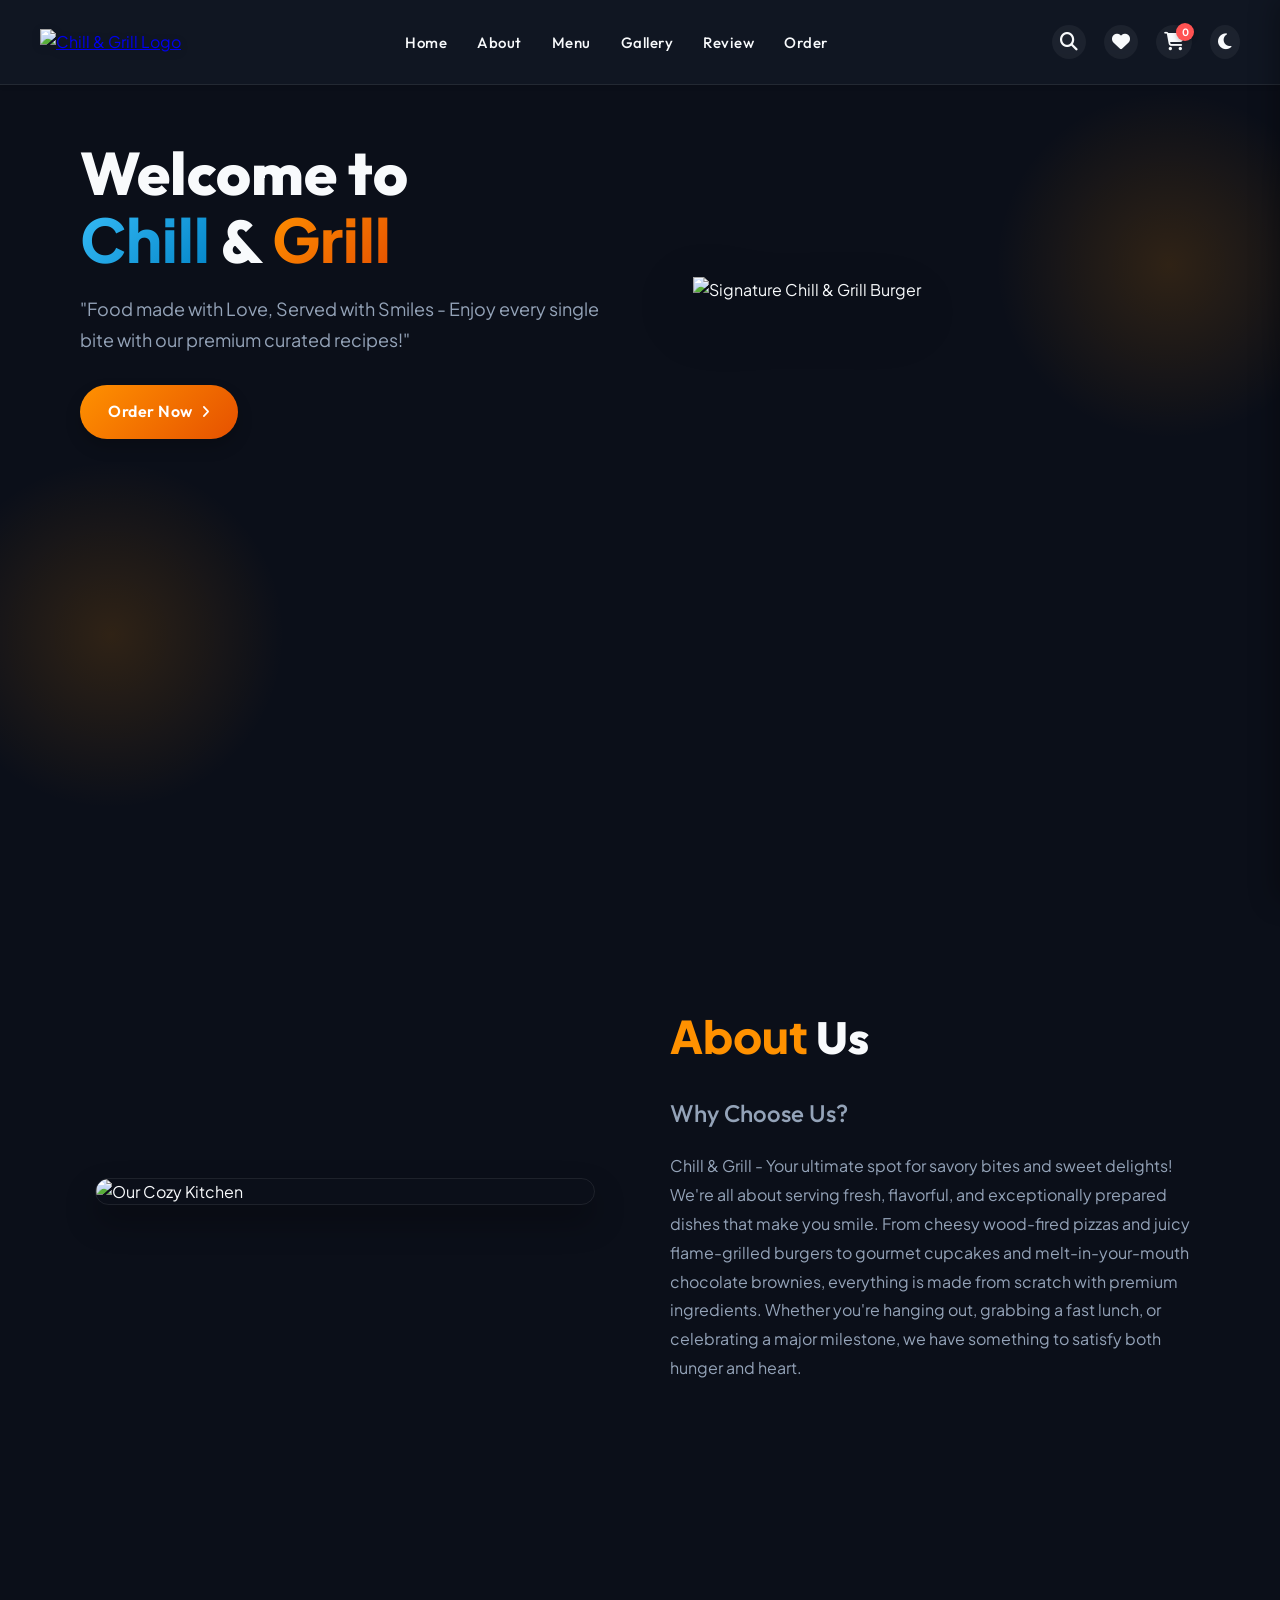
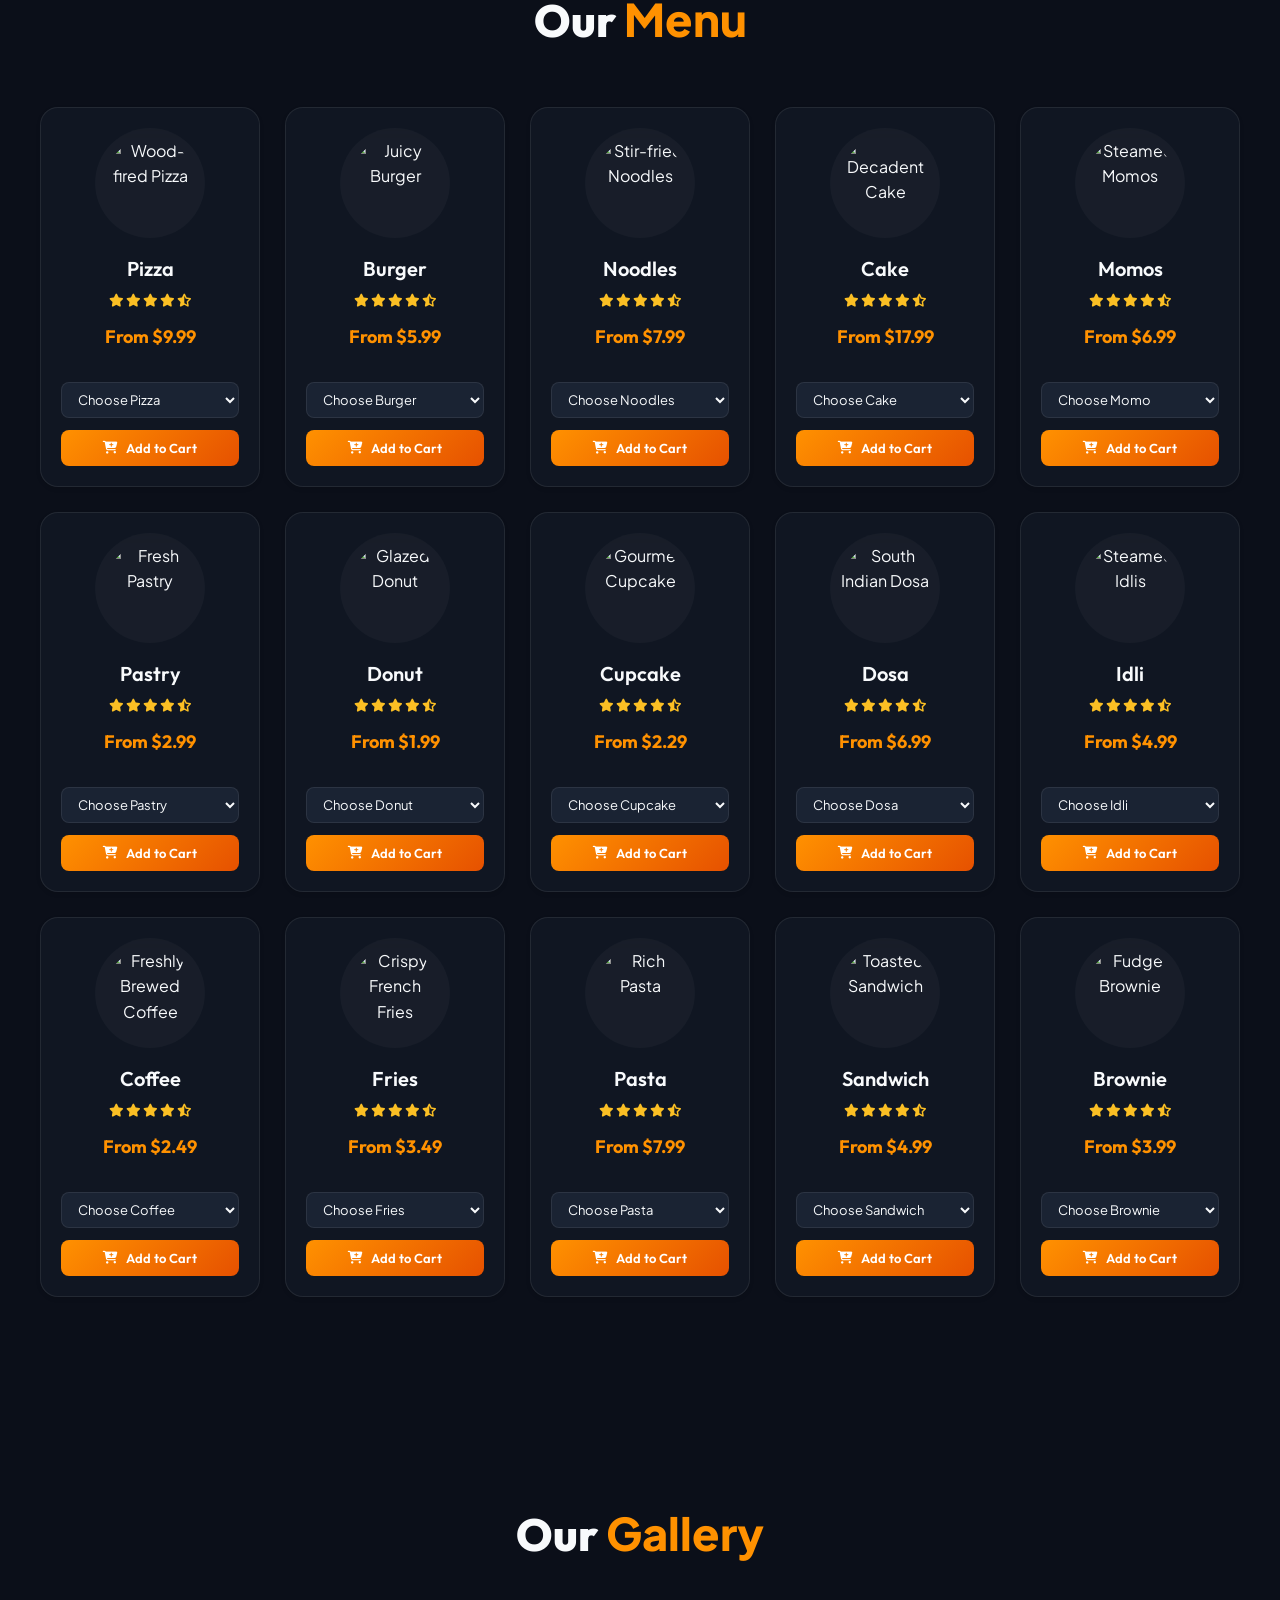
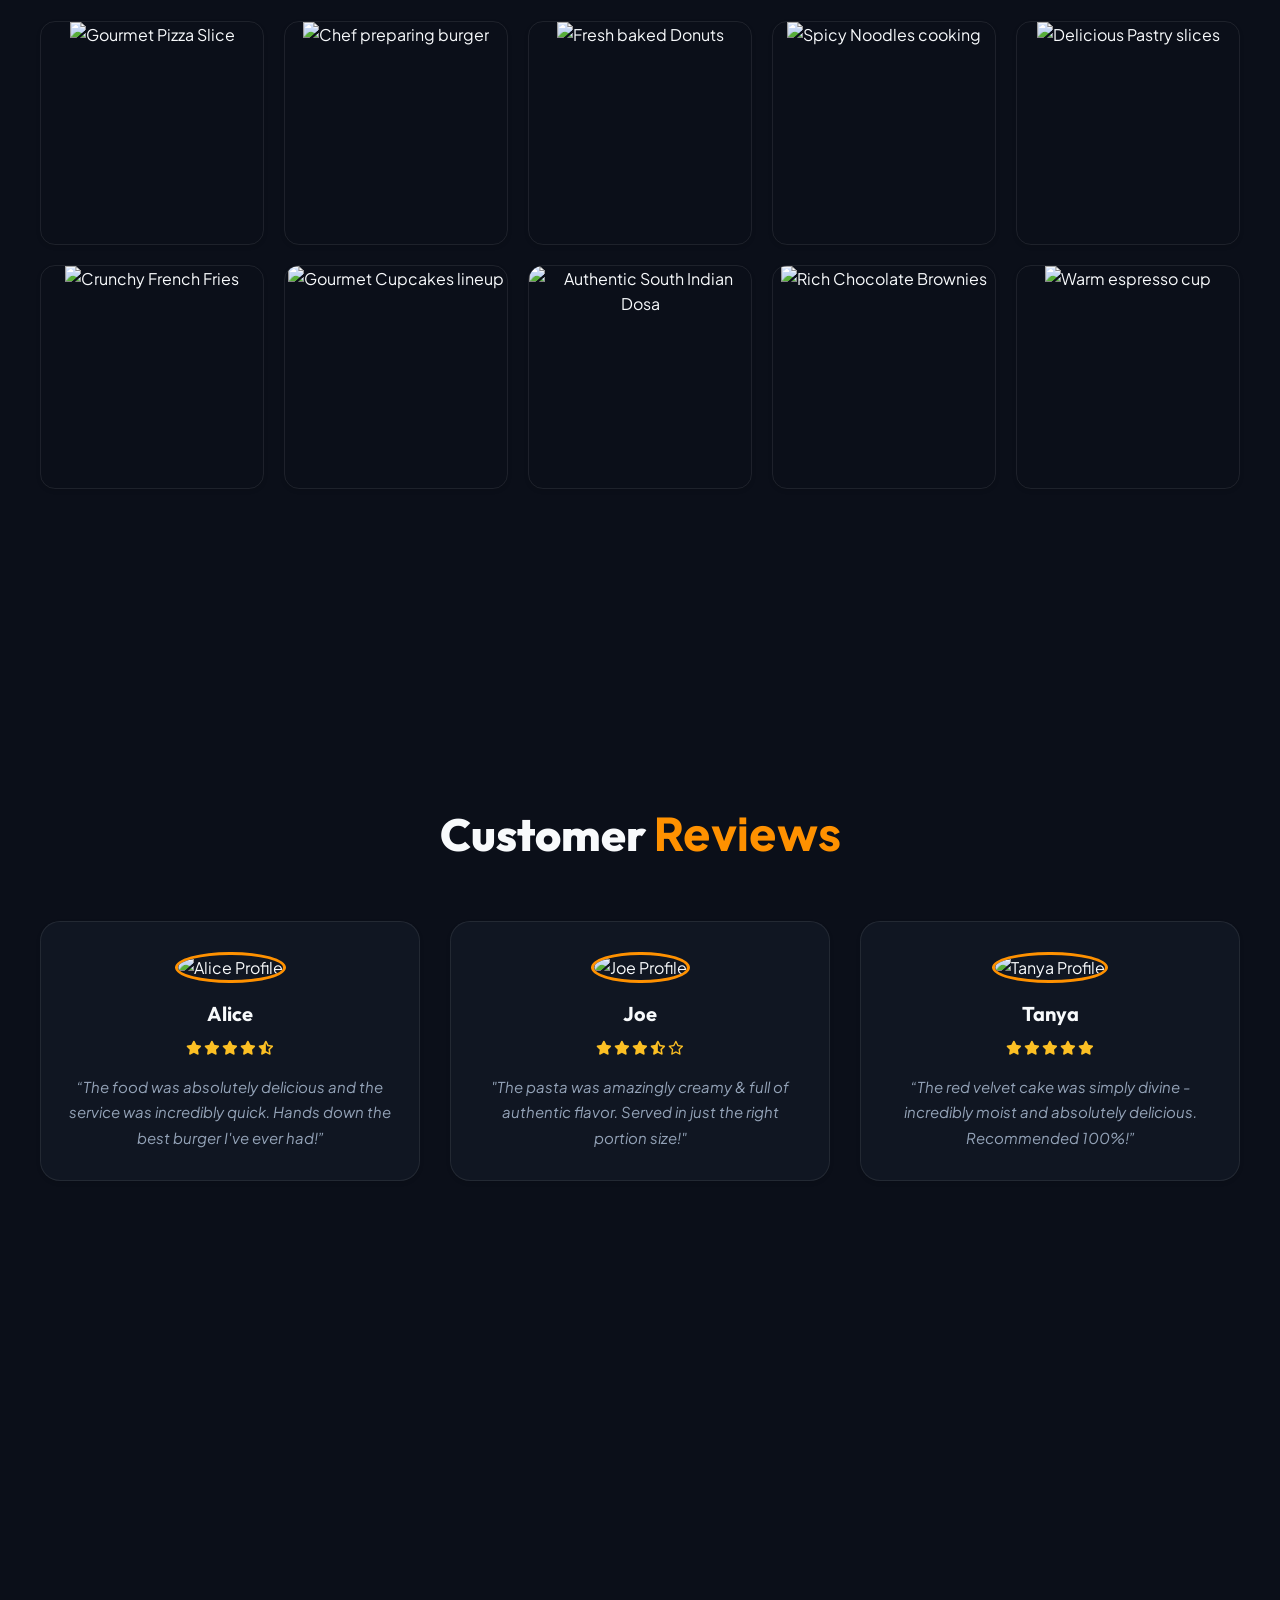
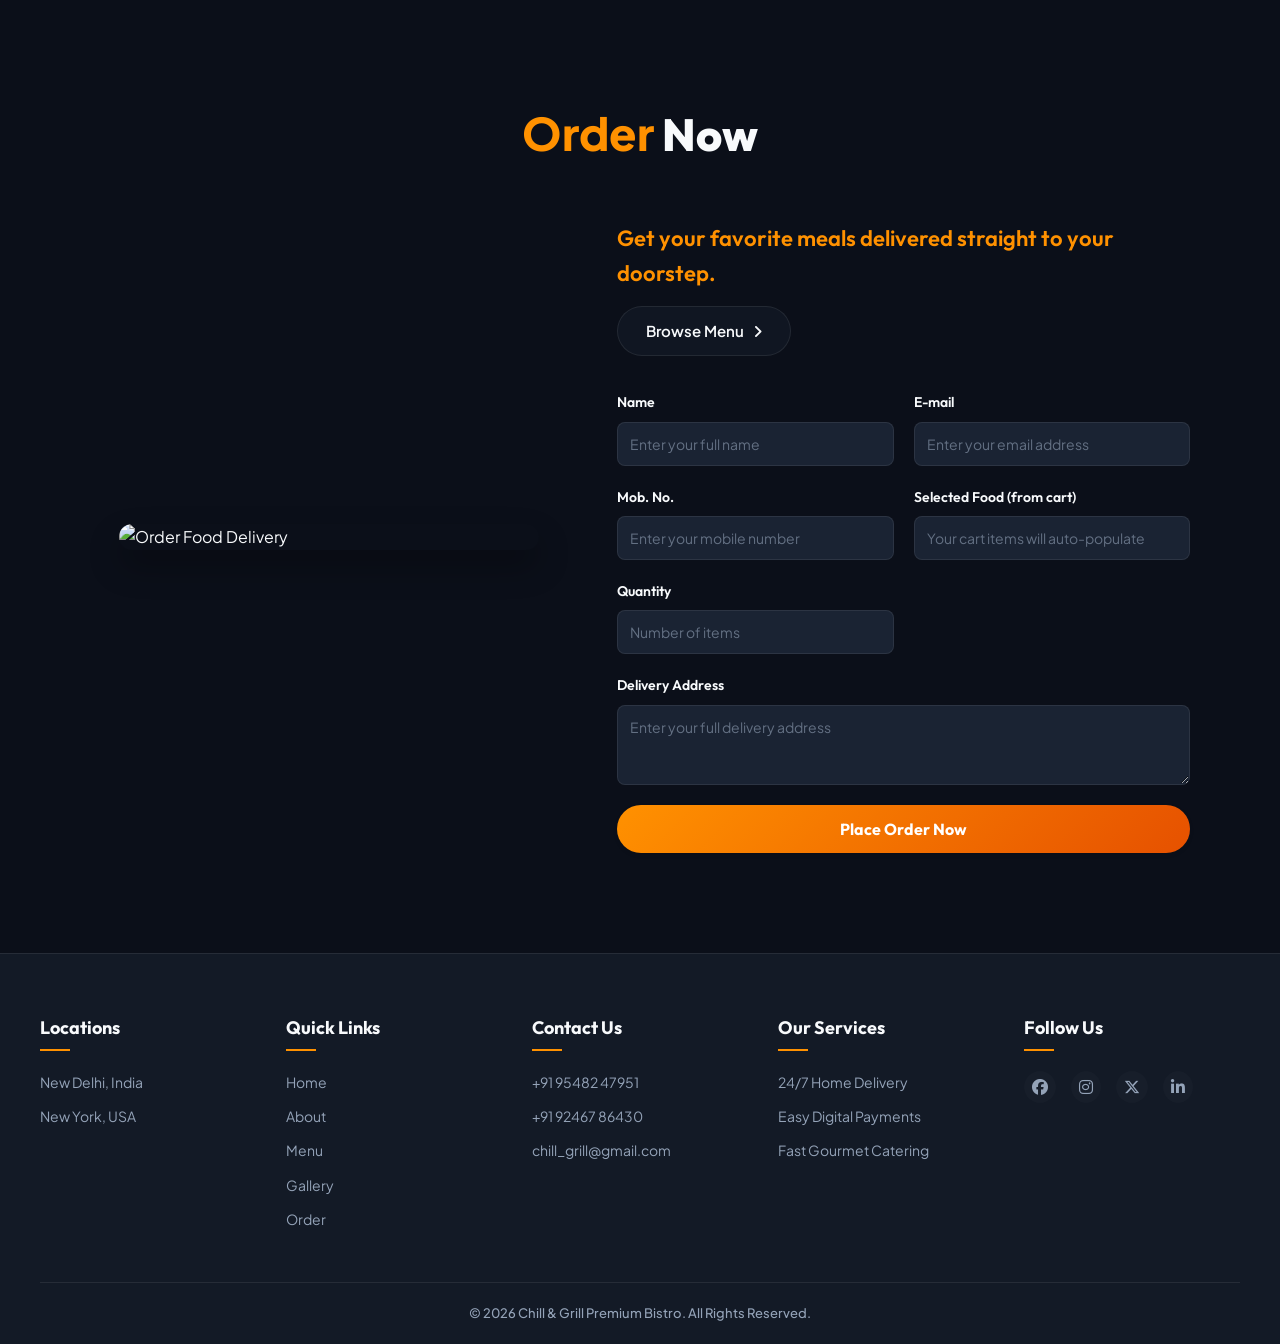
==== index.html @ 57fa7d19 "Add files via upload" ====
<!DOCTYPE html>
<html lang="en" data-theme="dark">
<head>
  <meta charset="UTF-8" />
  <meta name="viewport" content="width=device-width, initial-scale=1.0"/>
  <title>Chill & Grill | Premium Bistro & Sweets</title>
  
  <!-- Font Awesome Icons -->
  <link rel="stylesheet" href="https://cdnjs.cloudflare.com/ajax/libs/font-awesome/6.4.0/css/all.min.css" />
  
  <!-- Custom Stylesheet -->
  <link rel="stylesheet" href="style.css" />
</head>
<body>

  <!-- Header Section -->
  <header>
    <nav>
      <div class="logo">
        <a href="#Home"><img src="images/logo.png" alt="Chill & Grill Logo" /></a>
      </div>
      
      <ul id="navMenu">
        <li><a href="#Home">Home</a></li>
        <li><a href="#About">About</a></li>
        <li><a href="#Menu">Menu</a></li>
        <li><a href="#Gallery">Gallery</a></li>
        <li><a href="#Review">Review</a></li>
        <li><a href="#Order">Order</a></li>
      </ul>
      
      <div class="icon">
        <i class="fa-solid fa-magnifying-glass" id="searchIconBtn" title="Search Menu"></i>
        <i class="fa-solid fa-heart" id="wishlistIconBtn" title="Favorites"></i>
        
        <div class="cart-icon-wrapper" id="cartIconBtn" title="View Cart">
          <i class="fa-solid fa-cart-shopping"></i>
          <span class="cart-badge" id="cartBadgeCount">0</span>
        </div>
        
        <i class="fa-solid fa-moon" id="themeToggleBtn" title="Toggle Theme"></i>
        <i class="fa-solid fa-bars" id="mobileMenuBtn" title="Toggle Menu"></i>
      </div>
    </nav>
  </header>

  <!-- Hero Section -->
  <section id="Home">
    <div class="maintext">
      <div class="main-left">
        <h1>Welcome to <br><span class="chill">Chill</span> &amp; <span class="grill">Grill</span></h1>
        <p>"Food made with Love, Served with Smiles - Enjoy every single bite with our premium curated recipes!"</p>
        <div class="main-bttn">
          <a href="#Order">Order Now</a>
          <i class="fa-solid fa-angle-right"></i>
        </div>
      </div>
      
      <div class="main-img">
        <img src="images/burger.png" alt="Signature Chill &amp; Grill Burger" />
      </div>
    </div>
  </section>

  <!-- About Section -->
  <div class="about" id="About">
    <div class="about-main">
      <div class="img">
        <img src="images/about_img.jpg" alt="Our Cozy Kitchen" />
      </div>
      
      <div class="txt">
        <h1><span>About</span> Us</h1>
        <h3>Why Choose Us?</h3>
        <p><span>Chill &amp; Grill</span> - Your ultimate spot for savory bites and sweet delights! We're all about serving fresh, flavorful, and exceptionally prepared dishes that make you smile. From cheesy wood-fired pizzas and juicy flame-grilled burgers to gourmet cupcakes and melt-in-your-mouth chocolate brownies, everything is made from scratch with premium ingredients. Whether you're hanging out, grabbing a fast lunch, or celebrating a major milestone, we have something to satisfy both hunger and heart.</p>
      </div>
    </div>
  </div>

  <!-- Menu Section -->
  <div class="menu" id="Menu">
    <h1>Our <span>Menu</span></h1>
    
    <div class="menu-box">
      <!-- 1. Pizza Card -->
      <div class="menu-card">
        <div class="menu-img">
          <img src="images/pizza.jpeg" alt="Wood-fired Pizza" />
        </div>
        <div class="menu-info">
          <h3>Pizza</h3>
          <div class="menu-icon">
            <i class="fa-solid fa-star"></i>
            <i class="fa-solid fa-star"></i>
            <i class="fa-solid fa-star"></i>
            <i class="fa-solid fa-star"></i>
            <i class="fa-solid fa-star-half-stroke"></i>
          </div>
          <p class="menu-price-display">From $9.99</p>
          <select class="food-choice">
            <option value="" data-price="0">Choose Pizza</option>
            <option value="Margherita" data-price="9.99">Margherita - $9.99</option>
            <option value="Farmhouse" data-price="11.99">Farmhouse - $11.99</option>
            <option value="Paneer Tikka" data-price="12.99">Paneer Tikka - $12.99</option>
            <option value="Peppy Paneer" data-price="12.99">Peppy Paneer - $12.99</option>
            <option value="Chicken Loaded" data-price="14.99">Chicken Loaded - $14.99</option>
          </select>
          <button class="add-to-cart-btn">
            <i class="fa-solid fa-cart-plus"></i> Add to Cart
          </button>
        </div>
      </div>

      <!-- 2. Burger Card -->
      <div class="menu-card">
        <div class="menu-img">
          <img src="images/burgerr.jpeg" alt="Juicy Burger" />
        </div>
        <div class="menu-info">
          <h3>Burger</h3>
          <div class="menu-icon">
            <i class="fa-solid fa-star"></i>
            <i class="fa-solid fa-star"></i>
            <i class="fa-solid fa-star"></i>
            <i class="fa-solid fa-star"></i>
            <i class="fa-solid fa-star-half-stroke"></i>
          </div>
          <p class="menu-price-display">From $5.99</p>
          <select class="food-choice">
            <option value="" data-price="0">Choose Burger</option>
            <option value="Veg Burger" data-price="5.99">Veg Burger - $5.99</option>
            <option value="Cheese Burger" data-price="6.99">Cheese Burger - $6.99</option>
            <option value="Double Patty" data-price="8.99">Double Patty - $8.99</option>
            <option value="Paneer Burger" data-price="7.99">Paneer Burger - $7.99</option>
            <option value="Chicken Burger" data-price="8.99">Chicken Burger - $8.99</option>
          </select>
          <button class="add-to-cart-btn">
            <i class="fa-solid fa-cart-plus"></i> Add to Cart
          </button>
        </div>
      </div>

      <!-- 3. Noodles Card -->
      <div class="menu-card">
        <div class="menu-img">
          <img src="images/noodles.jpeg" alt="Stir-fried Noodles" />
        </div>
        <div class="menu-info">
          <h3>Noodles</h3>
          <div class="menu-icon">
            <i class="fa-solid fa-star"></i>
            <i class="fa-solid fa-star"></i>
            <i class="fa-solid fa-star"></i>
            <i class="fa-solid fa-star"></i>
            <i class="fa-solid fa-star-half-stroke"></i>
          </div>
          <p class="menu-price-display">From $7.99</p>
          <select class="food-choice">
            <option value="" data-price="0">Choose Noodles</option>
            <option value="Veg Noodles" data-price="7.99">Veg Noodles - $7.99</option>
            <option value="Hakka Noodles" data-price="8.99">Hakka Noodles - $8.99</option>
            <option value="Egg Noodles" data-price="9.49">Egg Noodles - $9.49</option>
            <option value="Chilli Garlic" data-price="9.99">Chilli Garlic - $9.99</option>
            <option value="Chicken Noodles" data-price="10.99">Chicken Noodles - $10.99</option>
          </select>
          <button class="add-to-cart-btn">
            <i class="fa-solid fa-cart-plus"></i> Add to Cart
          </button>
        </div>
      </div>

      <!-- 4. Cake Card -->
      <div class="menu-card">
        <div class="menu-img">
          <img src="images/cake.jpeg" alt="Decadent Cake" />
        </div>
        <div class="menu-info">
          <h3>Cake</h3>
          <div class="menu-icon">
            <i class="fa-solid fa-star"></i>
            <i class="fa-solid fa-star"></i>
            <i class="fa-solid fa-star"></i>
            <i class="fa-solid fa-star"></i>
            <i class="fa-solid fa-star-half-stroke"></i>
          </div>
          <p class="menu-price-display">From $17.99</p>
          <select class="food-choice">
            <option value="" data-price="0">Choose Cake</option>
            <option value="Chocolate Cake" data-price="19.99">Chocolate - $19.99</option>
            <option value="ButterScotch Cake" data-price="18.99">ButterScotch - $18.99</option>
            <option value="Red Velvet Cake" data-price="22.99">Red Velvet - $22.99</option>
            <option value="Black Forest Cake" data-price="20.99">Black Forest - $20.99</option>
            <option value="Pineapple Cake" data-price="17.99">Pineapple - $17.99</option>
          </select>
          <button class="add-to-cart-btn">
            <i class="fa-solid fa-cart-plus"></i> Add to Cart
          </button>
        </div>
      </div>

      <!-- 5. Momos Card -->
      <div class="menu-card">
        <div class="menu-img">
          <img src="images/momos.jpeg" alt="Steamed Momos" />
        </div>
        <div class="menu-info">
          <h3>Momos</h3>
          <div class="menu-icon">
            <i class="fa-solid fa-star"></i>
            <i class="fa-solid fa-star"></i>
            <i class="fa-solid fa-star"></i>
            <i class="fa-solid fa-star"></i>
            <i class="fa-solid fa-star-half-stroke"></i>
          </div>
          <p class="menu-price-display">From $6.99</p>
          <select class="food-choice">
            <option value="" data-price="0">Choose Momo</option>
            <option value="Veg Momo" data-price="6.99">Veg Momo - $6.99</option>
            <option value="Cheese Momo" data-price="7.99">Cheese Momo - $7.99</option>
            <option value="Afghani Momo" data-price="8.99">Afghani Momo - $8.99</option>
            <option value="Paneer Momo" data-price="8.99">Paneer Momo - $8.99</option>
            <option value="Chicken Momo" data-price="9.99">Chicken Momo - $9.99</option>
          </select>
          <button class="add-to-cart-btn">
            <i class="fa-solid fa-cart-plus"></i> Add to Cart
          </button>
        </div>
      </div>

      <!-- 6. Pastry Card -->
      <div class="menu-card">
        <div class="menu-img">
          <img src="images/pastry.jpeg" alt="Fresh Pastry" />
        </div>
        <div class="menu-info">
          <h3>Pastry</h3>
          <div class="menu-icon">
            <i class="fa-solid fa-star"></i>
            <i class="fa-solid fa-star"></i>
            <i class="fa-solid fa-star"></i>
            <i class="fa-solid fa-star"></i>
            <i class="fa-solid fa-star-half-stroke"></i>
          </div>
          <p class="menu-price-display">From $2.99</p>
          <select class="food-choice">
            <option value="" data-price="0">Choose Pastry</option>
            <option value="Chocolate Pastry" data-price="3.49">Chocolate - $3.49</option>
            <option value="Butterscotch Pastry" data-price="3.49">Butterscotch - $3.49</option>
            <option value="Red Velvet Pastry" data-price="3.99">Red Velvet - $3.99</option>
            <option value="Black Forest Pastry" data-price="3.49">Black Forest - $3.49</option>
            <option value="Pineapple Pastry" data-price="2.99">Pineapple - $2.99</option>
          </select>
          <button class="add-to-cart-btn">
            <i class="fa-solid fa-cart-plus"></i> Add to Cart
          </button>
        </div>
      </div>

      <!-- 7. Donut Card -->
      <div class="menu-card">
        <div class="menu-img">
          <img src="images/donut.jpeg" alt="Glazed Donut" />
        </div>
        <div class="menu-info">
          <h3>Donut</h3>
          <div class="menu-icon">
            <i class="fa-solid fa-star"></i>
            <i class="fa-solid fa-star"></i>
            <i class="fa-solid fa-star"></i>
            <i class="fa-solid fa-star"></i>
            <i class="fa-solid fa-star-half-stroke"></i>
          </div>
          <p class="menu-price-display">From $1.99</p>
          <select class="food-choice">
            <option value="" data-price="0">Choose Donut</option>
            <option value="Vanilla Frosted Donut" data-price="2.49">Vanilla frosted - $2.49</option>
            <option value="Custard Donut" data-price="2.99">Custard - $2.99</option>
            <option value="Chocolate Frosted Donut" data-price="2.49">Chocolate frosted - $2.49</option>
            <option value="Glazed Donut" data-price="1.99">Glazed - $1.99</option>
            <option value="Jelly Filled Donut" data-price="2.99">Jelly filled - $2.99</option>
          </select>
          <button class="add-to-cart-btn">
            <i class="fa-solid fa-cart-plus"></i> Add to Cart
          </button>
        </div>
      </div>

      <!-- 8. Cupcake Card -->
      <div class="menu-card">
        <div class="menu-img">
          <img src="images/cupcake.webp" alt="Gourmet Cupcake" />
        </div>
        <div class="menu-info">
          <h3>Cupcake</h3>
          <div class="menu-icon">
            <i class="fa-solid fa-star"></i>
            <i class="fa-solid fa-star"></i>
            <i class="fa-solid fa-star"></i>
            <i class="fa-solid fa-star"></i>
            <i class="fa-solid fa-star-half-stroke"></i>
          </div>
          <p class="menu-price-display">From $2.29</p>
          <select class="food-choice">
            <option value="" data-price="0">Choose Cupcake</option>
            <option value="Choco Chip Cupcake" data-price="2.29">Choco chip - $2.29</option>
            <option value="Pistachio Cupcake" data-price="2.49">Pistachio - $2.49</option>
            <option value="Caramel Crunch Cupcake" data-price="2.79">Caramel Crunch - $2.79</option>
            <option value="Oreo Cupcake" data-price="2.79">Oreo - $2.79</option>
            <option value="Fudge Cupcake" data-price="2.99">Fudge - $2.99</option>
          </select>
          <button class="add-to-cart-btn">
            <i class="fa-solid fa-cart-plus"></i> Add to Cart
          </button>
        </div>
      </div>

      <!-- 9. Dosa Card -->
      <div class="menu-card">
        <div class="menu-img">
          <img src="images/dosa.jpeg" alt="South Indian Dosa" />
        </div>
        <div class="menu-info">
          <h3>Dosa</h3>
          <div class="menu-icon">
            <i class="fa-solid fa-star"></i>
            <i class="fa-solid fa-star"></i>
            <i class="fa-solid fa-star"></i>
            <i class="fa-solid fa-star"></i>
            <i class="fa-solid fa-star-half-stroke"></i>
          </div>
          <p class="menu-price-display">From $6.99</p>
          <select class="food-choice">
            <option value="" data-price="0">Choose Dosa</option>
            <option value="Plain Dosa" data-price="6.99">Plain Dosa - $6.99</option>
            <option value="Masala Dosa" data-price="7.99">Masala Dosa - $7.99</option>
            <option value="Paneer Dosa" data-price="8.99">Paneer Dosa - $8.99</option>
            <option value="Rava Dosa" data-price="8.49">Rava Dosa - $8.49</option>
            <option value="Cheese Masala Dosa" data-price="9.49">Cheese Masala - $9.49</option>
          </select>
          <button class="add-to-cart-btn">
            <i class="fa-solid fa-cart-plus"></i> Add to Cart
          </button>
        </div>
      </div>

      <!-- 10. Idli Card -->
      <div class="menu-card">
        <div class="menu-img">
          <img src="images/idli.jpg" alt="Steamed Idlis" />
        </div>
        <div class="menu-info">
          <h3>Idli</h3>
          <div class="menu-icon">
            <i class="fa-solid fa-star"></i>
            <i class="fa-solid fa-star"></i>
            <i class="fa-solid fa-star"></i>
            <i class="fa-solid fa-star"></i>
            <i class="fa-solid fa-star-half-stroke"></i>
          </div>
          <p class="menu-price-display">From $4.99</p>
          <select class="food-choice">
            <option value="" data-price="0">Choose Idli</option>
            <option value="Plain Idli" data-price="4.99">Plain Idli - $4.99</option>
            <option value="Rava Idli" data-price="5.49">Rava Idli - $5.49</option>
            <option value="Stuffed Idli" data-price="5.99">Stuffed Idli - $5.99</option>
            <option value="Masala Idli" data-price="5.99">Masala Idli - $5.99</option>
            <option value="Fried Idli" data-price="6.49">Fried Idli - $6.49</option>
          </select>
          <button class="add-to-cart-btn">
            <i class="fa-solid fa-cart-plus"></i> Add to Cart
          </button>
        </div>
      </div>

      <!-- 11. Coffee Card -->
      <div class="menu-card">
        <div class="menu-img">
          <img src="images/coffee.jpg" alt="Freshly Brewed Coffee" />
        </div>
        <div class="menu-info">
          <h3>Coffee</h3>
          <div class="menu-icon">
            <i class="fa-solid fa-star"></i>
            <i class="fa-solid fa-star"></i>
            <i class="fa-solid fa-star"></i>
            <i class="fa-solid fa-star"></i>
            <i class="fa-solid fa-star-half-stroke"></i>
          </div>
          <p class="menu-price-display">From $2.49</p>
          <select class="food-choice">
            <option value="" data-price="0">Choose Coffee</option>
            <option value="Americano" data-price="2.99">Americano - $2.99</option>
            <option value="Cappuccino" data-price="3.99">Cappuccino - $3.99</option>
            <option value="Mocha Coffee" data-price="4.49">Mocha - $4.49</option>
            <option value="Latte" data-price="3.99">Latte - $3.99</option>
            <option value="Espresso" data-price="2.49">Espresso - $2.49</option>
          </select>
          <button class="add-to-cart-btn">
            <i class="fa-solid fa-cart-plus"></i> Add to Cart
          </button>
        </div>
      </div>

      <!-- 12. Fries Card -->
      <div class="menu-card">
        <div class="menu-img">
          <img src="images/fries.webp" alt="Crispy French Fries" />
        </div>
        <div class="menu-info">
          <h3>Fries</h3>
          <div class="menu-icon">
            <i class="fa-solid fa-star"></i>
            <i class="fa-solid fa-star"></i>
            <i class="fa-solid fa-star"></i>
            <i class="fa-solid fa-star"></i>
            <i class="fa-solid fa-star-half-stroke"></i>
          </div>
          <p class="menu-price-display">From $3.49</p>
          <select class="food-choice">
            <option value="" data-price="0">Choose Fries</option>
            <option value="Plain Salted Fries" data-price="3.49">Plain salted - $3.49</option>
            <option value="Peri Peri Fries" data-price="3.99">Peri Peri Fries - $3.99</option>
            <option value="Bacon &amp; Cheese Fries" data-price="4.99">Bacon &amp; Cheese - $4.99</option>
            <option value="Curly Fries" data-price="4.29">Curly Fries - $4.29</option>
            <option value="Cheese Fries" data-price="4.49">Cheese Fries - $4.49</option>
          </select>
          <button class="add-to-cart-btn">
            <i class="fa-solid fa-cart-plus"></i> Add to Cart
          </button>
        </div>
      </div>

      <!-- 13. Pasta Card -->
      <div class="menu-card">
        <div class="menu-img">
          <img src="images/pasta.avif" alt="Rich Pasta" />
        </div>
        <div class="menu-info">
          <h3>Pasta</h3>
          <div class="menu-icon">
            <i class="fa-solid fa-star"></i>
            <i class="fa-solid fa-star"></i>
            <i class="fa-solid fa-star"></i>
            <i class="fa-solid fa-star"></i>
            <i class="fa-solid fa-star-half-stroke"></i>
          </div>
          <p class="menu-price-display">From $7.99</p>
          <select class="food-choice">
            <option value="" data-price="0">Choose Pasta</option>
            <option value="Masala Pasta" data-price="8.99">Masala Pasta - $8.99</option>
            <option value="Red Sauce Pasta" data-price="9.99">Red Sauce - $9.99</option>
            <option value="White Sauce Pasta" data-price="9.99">White Sauce - $9.99</option>
            <option value="Plain Pasta" data-price="7.99">Plain Pasta - $7.99</option>
            <option value="Cheese Pasta" data-price="10.99">Cheese Pasta - $10.99</option>
          </select>
          <button class="add-to-cart-btn">
            <i class="fa-solid fa-cart-plus"></i> Add to Cart
          </button>
        </div>
      </div>

      <!-- 14. Sandwich Card -->
      <div class="menu-card">
        <div class="menu-img">
          <img src="images/sandwich.jpg" alt="Toasted Sandwich" />
        </div>
        <div class="menu-info">
          <h3>Sandwich</h3>
          <div class="menu-icon">
            <i class="fa-solid fa-star"></i>
            <i class="fa-solid fa-star"></i>
            <i class="fa-solid fa-star"></i>
            <i class="fa-solid fa-star"></i>
            <i class="fa-solid fa-star-half-stroke"></i>
          </div>
          <p class="menu-price-display">From $4.99</p>
          <select class="food-choice">
            <option value="" data-price="0">Choose Sandwich</option>
            <option value="Veg Sandwich" data-price="4.99">Veg Sandwich - $4.99</option>
            <option value="Grilled Sandwich" data-price="5.99">Grilled - $5.99</option>
            <option value="Cheese Sandwich" data-price="5.49">Cheese Sandwich - $5.49</option>
            <option value="Paneer Sandwich" data-price="6.49">Paneer Sandwich - $6.49</option>
            <option value="Chicken Sandwich" data-price="7.49">Chicken Sandwich - $7.49</option>
          </select>
          <button class="add-to-cart-btn">
            <i class="fa-solid fa-cart-plus"></i> Add to Cart
          </button>
        </div>
      </div>

      <!-- 15. Brownie Card -->
      <div class="menu-card">
        <div class="menu-img">
          <img src="images/brownie.webp" alt="Fudge Brownie" />
        </div>
        <div class="menu-info">
          <h3>Brownie</h3>
          <div class="menu-icon">
            <i class="fa-solid fa-star"></i>
            <i class="fa-solid fa-star"></i>
            <i class="fa-solid fa-star"></i>
            <i class="fa-solid fa-star"></i>
            <i class="fa-solid fa-star-half-stroke"></i>
          </div>
          <p class="menu-price-display">From $3.99</p>
          <select class="food-choice">
            <option value="" data-price="0">Choose Brownie</option>
            <option value="Chocolate Fudge Brownie" data-price="3.99">Chocolate Fudge - $3.99</option>
            <option value="Walnut Brownie" data-price="4.29">Walnut - $4.29</option>
            <option value="Cookies &amp; Cream Brownie" data-price="4.59">Cookies &amp; Cream - $4.59</option>
            <option value="Cheesecake Swirl Brownie" data-price="4.79">Cheesecake Swirl - $4.79</option>
            <option value="Brown Butter Brownie" data-price="4.29">Brown Butter - $4.29</option>
          </select>
          <button class="add-to-cart-btn">
            <i class="fa-solid fa-cart-plus"></i> Add to Cart
          </button>
        </div>
      </div>
    </div>
  </div>

  <!-- Gallery Section -->
  <section class="gallery" id="Gallery">
    <h1>Our <span>Gallery</span></h1>
    <div class="imgbox">
      <div class="gallery-box">
        <img src="images/img1.jpg" alt="Gourmet Pizza Slice" />
      </div>
      <div class="gallery-box">
        <img src="images/img2.jpg" alt="Chef preparing burger" />
      </div>
      <div class="gallery-box">
        <img src="images/img3.avif" alt="Fresh baked Donuts" />
      </div>
      <div class="gallery-box">
        <img src="images/img4.jpg" alt="Spicy Noodles cooking" />
      </div>
      <div class="gallery-box">
        <img src="images/img5.jpg" alt="Delicious Pastry slices" />
      </div>
      <div class="gallery-box">
        <img src="images/img6.jpg" alt="Crunchy French Fries" />
      </div>
      <div class="gallery-box">
        <img src="images/img7.jpg" alt="Gourmet Cupcakes lineup" />
      </div>
      <div class="gallery-box">
        <img src="images/img8.jpg" alt="Authentic South Indian Dosa" />
      </div>
      <div class="gallery-box">
        <img src="images/img9.avif" alt="Rich Chocolate Brownies" />
      </div>
      <div class="gallery-box">
        <img src="images/img10.jpeg" alt="Warm espresso cup" />
      </div>
    </div>
  </section>

  <!-- Review Section -->
  <section class="review" id="Review">
    <h1>Customer <span>Reviews</span></h1>
    <div class="review-container">
      <div class="review-card">
        <div class="review-img">
          <img src="images/user1.jpg" alt="Alice Profile" />
        </div>
        <div class="review-text">
          <h3>Alice</h3>
          <div class="stars">
            <i class="fa-solid fa-star"></i>
            <i class="fa-solid fa-star"></i>
            <i class="fa-solid fa-star"></i>
            <i class="fa-solid fa-star"></i>
            <i class="fa-solid fa-star-half-stroke"></i>
          </div>
          <p>“The food was absolutely delicious and the service was incredibly quick. Hands down the best burger I've ever had!”</p>
        </div>
      </div>
      
      <div class="review-card">
        <div class="review-img">
          <img src="images/user2.jpeg" alt="Joe Profile" />
        </div>
        <div class="review-text">
          <h3>Joe</h3>
          <div class="stars">
            <i class="fa-solid fa-star"></i>
            <i class="fa-solid fa-star"></i>
            <i class="fa-solid fa-star"></i>
            <i class="fa-solid fa-star-half-stroke"></i>
            <i class="fa-regular fa-star"></i>
          </div>
          <p>"The pasta was amazingly creamy &amp; full of authentic flavor. Served in just the right portion size!"</p>
        </div>
      </div>
      
      <div class="review-card">
        <div class="review-img">
          <img src="images/user3.jpg" alt="Tanya Profile" />
        </div>
        <div class="review-text">
          <h3>Tanya</h3>
          <div class="stars">
            <i class="fa-solid fa-star"></i>
            <i class="fa-solid fa-star"></i>
            <i class="fa-solid fa-star"></i>
            <i class="fa-solid fa-star"></i>
            <i class="fa-solid fa-star"></i>
          </div>
          <p>“The red velvet cake was simply divine - incredibly moist and absolutely delicious. Recommended 100%!”</p>
        </div>
      </div>
    </div>
  </section>

  <!-- Order Section -->
  <section class="order" id="Order">
    <h1><span>Order</span> Now</h1>
    
    <div class="order-main">
      <div class="order-img">
        <img src="images/order-img.png" alt="Order Food Delivery" />
      </div>
      
      <div class="order-content">
        <h3>Get your favorite meals delivered straight to your doorstep.</h3>
        
        <div class="order-bttn">
          <a href="#Menu">Browse Menu <i class="fa-solid fa-angle-right"></i></a>
        </div>

        <form action="#" method="post" id="checkoutForm">
          <div class="input">
            <label for="name">Name</label>
            <input type="text" id="name" name="name" placeholder="Enter your full name" required>
          </div>

          <div class="input">
            <label for="email">E-mail</label>
            <input type="email" id="email" name="email" placeholder="Enter your email address" required>
          </div>

          <div class="input">
            <label for="phone">Mob. No.</label>
            <input type="tel" id="phone" name="phone" placeholder="Enter your mobile number" required>
          </div>

          <div class="input">
            <label for="food">Selected Food (from cart)</label>
            <input type="text" id="food" name="food" placeholder="Your cart items will auto-populate" readonly required>
          </div>

          <div class="input">
            <label for="quantity">Quantity</label>
            <input type="number" id="quantity" name="quantity" placeholder="Number of items" min="1" readonly required>
          </div>

          <div class="input input-full">
            <label for="address">Delivery Address</label>
            <textarea id="address" name="address" placeholder="Enter your full delivery address" rows="3" required></textarea>
          </div>

          <button type="submit" class="submit-btn">Place Order Now</button>
        </form>
      </div>
    </div>
  </section>

  <!-- Footer Section -->
  <footer>
    <div class="footer-main">
      <div class="footer-tag">
        <h2>Locations</h2>
        <p>New Delhi, India</p>
        <p>New York, USA</p>
      </div>
      
      <div class="footer-tag">
        <h2>Quick Links</h2>
        <p><a href="#Home" style="color: inherit; text-decoration: none;">Home</a></p>
        <p><a href="#About" style="color: inherit; text-decoration: none;">About</a></p>
        <p><a href="#Menu" style="color: inherit; text-decoration: none;">Menu</a></p>
        <p><a href="#Gallery" style="color: inherit; text-decoration: none;">Gallery</a></p>
        <p><a href="#Order" style="color: inherit; text-decoration: none;">Order</a></p>
      </div>
      
      <div class="footer-tag">
        <h2>Contact Us</h2>
        <p>+91 95482 47951</p>
        <p>+91 92467 86430</p>
        <p>chill_grill@gmail.com</p>
      </div>
      
      <div class="footer-tag">
        <h2>Our Services</h2>
        <p>24/7 Home Delivery</p>
        <p>Easy Digital Payments</p>
        <p>Fast Gourmet Catering</p>
      </div>
      
      <div class="footer-tag">
        <h2>Follow Us</h2>
        <i class="fa-brands fa-facebook" title="Facebook"></i>
        <i class="fa-brands fa-instagram" title="Instagram"></i>
        <i class="fa-brands fa-x-twitter" title="Twitter/X"></i>
        <i class="fa-brands fa-linkedin-in" title="LinkedIn"></i>
      </div>
    </div>
    
    <h3 class="end">&copy; 2026 Chill &amp; Grill Premium Bistro. All Rights Reserved.</h3>
  </footer>

  <!-- Shopping Cart Side Drawer -->
  <div class="cart-drawer" id="cartDrawer">
    <div class="cart-header">
      <h2><i class="fa-solid fa-cart-shopping"></i> Your Cart</h2>
      <button class="close-cart-btn" id="closeCartBtn">&times;</button>
    </div>
    <div class="cart-items" id="cartItemsContainer">
      <p class="empty-cart-msg">Your cart is empty.</p>
    </div>
    <div class="cart-footer">
      <div class="cart-total">
        <span>Total:</span>
        <span id="cartTotalValue">$0.00</span>
      </div>
      <button class="checkout-btn" id="checkoutBtn">Proceed to Checkout</button>
    </div>
  </div>
  <div class="cart-overlay" id="cartOverlay"></div>

  <!-- Photo Lightbox Overlay -->
  <div class="lightbox" id="lightbox">
    <span class="lightbox-close" id="lightboxClose">&times;</span>
    <img class="lightbox-content" id="lightboxImg" src="" alt="Enlarged view">
    <div id="lightboxCaption"></div>
  </div>

  <!-- Client-side Logic Script -->
  <script src="script.js"></script>

</body>
</html>
---- style.css ----
/* --------------------------------------------------
   Chill & Grill - Premium Design System Stylesheet
   -------------------------------------------------- */

/* --- Google Fonts --- */
@import url('https://fonts.googleapis.com/css2?family=Outfit:wght@300;400;500;600;700;800&family=Plus+Jakarta+Sans:ital,wght@0,300;0,400;0,500;0,600;0,700;1,400&display=swap');

/* --- Root variables (Theme Tokens) --- */
:root {
  /* Dark Theme variables (default) */
  --bg-primary: #0b0f19;
  --bg-secondary: #131a26;
  --bg-card: rgba(19, 26, 38, 0.75);
  --bg-input: #1a2333;
  --text-primary: #f8fafc;
  --text-secondary: #94a3b8;
  --accent-color: #ff9100;
  --accent-secondary: #ff5252;
  --accent-gradient: linear-gradient(135deg, #ff9100 0%, #e65100 100%);
  --accent-gradient-hover: linear-gradient(135deg, #e65100 0%, #bf360c 100%);
  --border-color: rgba(255, 255, 255, 0.08);
  --border-focus: rgba(255, 145, 0, 0.4);
  --shadow-sm: 0 2px 4px rgba(0, 0, 0, 0.1);
  --shadow-md: 0 8px 16px rgba(0, 0, 0, 0.2);
  --shadow-lg: 0 16px 32px rgba(0, 0, 0, 0.3);
  --shadow-glow: 0 0 25px rgba(255, 145, 0, 0.2);
  --backdrop-blur: blur(16px);
  --font-title: 'Outfit', sans-serif;
  --font-body: 'Plus Jakarta Sans', sans-serif;
}

[data-theme="light"] {
  /* Light Theme variables */
  --bg-primary: #fbfbfd;
  --bg-secondary: #ffffff;
  --bg-card: rgba(255, 255, 255, 0.85);
  --bg-input: #f1f5f9;
  --text-primary: #0f172a;
  --text-secondary: #475569;
  --accent-color: #e65100;
  --accent-secondary: #ef4444;
  --accent-gradient: linear-gradient(135deg, #ff9100 0%, #e65100 100%);
  --accent-gradient-hover: linear-gradient(135deg, #e65100 0%, #bf360c 100%);
  --border-color: rgba(15, 23, 42, 0.08);
  --border-focus: rgba(230, 81, 0, 0.4);
  --shadow-sm: 0 2px 4px rgba(15, 23, 42, 0.03);
  --shadow-md: 0 8px 16px rgba(15, 23, 42, 0.06);
  --shadow-lg: 0 16px 32px rgba(15, 23, 42, 0.08);
  --shadow-glow: 0 0 25px rgba(255, 145, 0, 0.1);
}

/* -------------------- Reset & Defaults -------------------- */

* {
  margin: 0;
  padding: 0;
  box-sizing: border-box;
  font-family: var(--font-body);
}

html {
  scroll-behavior: smooth;
}

body {
  background-color: var(--bg-primary);
  color: var(--text-primary);
  line-height: 1.6;
  overflow-x: hidden;
  transition: background-color 0.3s, color 0.3s;
}

/* --- Styled Scrollbar --- */
::-webkit-scrollbar {
  width: 8px;
}
::-webkit-scrollbar-track {
  background: var(--bg-primary);
}
::-webkit-scrollbar-thumb {
  background: var(--accent-color);
  border-radius: 4px;
}
::-webkit-scrollbar-thumb:hover {
  background: #bf360c;
}

/* -------------------- Navbar -------------------- */

header nav {
  background-color: var(--bg-card);
  backdrop-filter: var(--backdrop-blur);
  -webkit-backdrop-filter: var(--backdrop-blur);
  border-bottom: 1px solid var(--border-color);
  display: flex;
  align-items: center;
  justify-content: space-between;
  padding: 10px 40px;
  position: fixed;
  right: 0;
  left: 0;
  top: 0;
  box-shadow: var(--shadow-sm);
  z-index: 1000;
  height: 85px;
  transition: background-color 0.3s, border-color 0.3s;
}

header nav .logo img {
  width: 85px;
  height: auto;
  cursor: pointer;
  filter: drop-shadow(0px 2px 4px rgba(0, 0, 0, 0.1));
}

header nav ul {
  list-style: none;
  display: flex;
  gap: 30px;
}

header nav ul li a {
  text-decoration: none;
  color: var(--text-primary);
  font-weight: 500;
  font-size: 15px;
  font-family: var(--font-title);
  transition: color 0.3s;
  position: relative;
  letter-spacing: 0.5px;
}

header nav ul li a::after {
  content: '';
  width: 0;
  height: 2px;
  position: absolute;
  bottom: -6px;
  left: 0;
  background: var(--accent-gradient);
  transition: width 0.3s ease;
  border-radius: 2px;
}

header nav ul li a:hover {
  color: var(--accent-color);
}

header nav ul li a:hover::after {
  width: 100%;
}

/* Navbar Action Icons */
header nav .icon {
  display: flex;
  align-items: center;
  gap: 18px;
}

header nav .icon i {
  font-size: 18px;
  color: var(--text-primary);
  cursor: pointer;
  transition: transform 0.3s, color 0.3s;
  padding: 8px;
  border-radius: 50%;
  background: rgba(255, 255, 255, 0.05);
}

header nav .icon i:hover {
  color: var(--accent-color);
  transform: scale(1.1);
  background: rgba(255, 145, 0, 0.1);
}

/* Shopping Cart Wrapper */
.cart-icon-wrapper {
  position: relative;
  display: inline-block;
}

.cart-badge {
  position: absolute;
  top: -2px;
  right: -2px;
  background-color: var(--accent-secondary);
  color: #fff;
  font-size: 10px;
  font-weight: 700;
  border-radius: 50%;
  padding: 2px;
  min-width: 18px;
  height: 18px;
  display: flex;
  align-items: center;
  justify-content: center;
  box-shadow: 0 2px 5px rgba(0, 0, 0, 0.2);
  pointer-events: none;
  animation: popBadge 0.3s ease-out;
}

@keyframes popBadge {
  0% { transform: scale(0.5); }
  100% { transform: scale(1); }
}

/* Mobile Toggles */
#mobileMenuBtn {
  display: none;
}

/* -------------------- Main (Hero) Section -------------------- */

section {
  padding: 140px 80px 80px;
  min-height: 100vh;
  position: relative;
}

/* Glowing Blob backgrounds */
body::before, body::after {
  content: '';
  position: absolute;
  width: 350px;
  height: 350px;
  border-radius: 50%;
  background: radial-gradient(circle, rgba(255, 145, 0, 0.15) 0%, rgba(255, 145, 0, 0) 70%);
  z-index: -1;
  pointer-events: none;
}
body::before {
  top: 10%;
  right: -5%;
}
body::after {
  bottom: 10%;
  left: -5%;
}

.maintext {
  display: flex;
  align-items: center;
  justify-content: space-between;
  gap: 50px;
}

.main-left {
  flex: 1;
  max-width: 600px;
}

.main-left h1 {
  font-family: var(--font-title);
  font-weight: 800;
  font-size: 60px;
  line-height: 1.1;
  margin-bottom: 20px;
  color: var(--text-primary);
}

.main-left h1 span.chill {
  background: linear-gradient(135deg, #38bdf8 0%, #0284c7 100%);
  -webkit-background-clip: text;
  -webkit-text-fill-color: transparent;
}

.main-left h1 span.grill {
  background: var(--accent-gradient);
  -webkit-background-clip: text;
  -webkit-text-fill-color: transparent;
}

.main-left p {
  font-size: 18px;
  color: var(--text-secondary);
  margin-bottom: 30px;
  line-height: 1.7;
}

/* Premium Buttons */
.main-bttn {
  display: inline-flex;
  align-items: center;
  background: var(--accent-gradient);
  padding: 14px 28px;
  border-radius: 50px;
  box-shadow: var(--shadow-md);
  transition: all 0.3s ease;
  cursor: pointer;
}

.main-bttn a {
  color: #fff;
  font-weight: 600;
  font-family: var(--font-title);
  text-decoration: none;
  font-size: 16px;
  margin-right: 8px;
  letter-spacing: 0.5px;
}

.main-bttn i {
  color: #fff;
  font-size: 14px;
  transition: transform 0.3s;
}

.main-bttn:hover {
  background: var(--accent-gradient-hover);
  box-shadow: var(--shadow-glow);
  transform: translateY(-2px);
}

.main-bttn:hover i {
  transform: translateX(6px);
}

/* Hero Floating Image */
.main-img {
  flex: 1;
  display: flex;
  justify-content: center;
  align-items: center;
}

.main-img img {
  width: 100%;
  max-width: 480px;
  height: auto;
  filter: drop-shadow(0 20px 30px rgba(0,0,0,0.3));
  animation: floatImg 6s ease-in-out infinite;
}

@keyframes floatImg {
  0%, 100% { transform: translateY(0) rotate(0deg); }
  50% { transform: translateY(-15px) rotate(2deg); }
}

/* -------------------- About Us -------------------- */

.about {
  padding: 100px 80px;
  position: relative;
}

.about .about-main {
  display: flex;
  align-items: center;
  justify-content: space-between;
  gap: 60px;
}

.about .about-main .img {
  flex: 1;
  display: flex;
  justify-content: center;
}

.about .about-main .img img {
  width: 100%;
  max-width: 500px;
  border-radius: 20px;
  box-shadow: var(--shadow-lg);
  border: 1px solid var(--border-color);
  transition: transform 0.5s ease;
}

.about .about-main .img:hover img {
  transform: scale(1.03);
}

.about .about-main .txt {
  flex: 1;
}

.about .about-main .txt h1 {
  font-size: 45px;
  font-family: var(--font-title);
  font-weight: 800;
  margin-bottom: 20px;
  color: var(--text-primary);
}

.about .about-main .txt h1 span {
  color: var(--accent-color);
}

.about .about-main .txt h3 {
  font-size: 24px;
  font-family: var(--font-title);
  color: var(--text-secondary);
  margin-bottom: 20px;
  font-weight: 500;
}

.about .about-main .txt p {
  color: var(--text-secondary);
  font-size: 16px;
  line-height: 1.8;
}

/* -------------------- Menu -------------------- */

.menu {
  padding: 100px 40px;
  text-align: center;
}

.menu h1 {
  font-size: 45px;
  font-family: var(--font-title);
  font-weight: 800;
  margin-bottom: 50px;
  color: var(--text-primary);
}

.menu h1 span {
  color: var(--accent-color);
}

.menu .menu-box {
  width: 100%;
  max-width: 1200px;
  margin: 0 auto;
  display: grid;
  grid-template-columns: repeat(auto-fit, minmax(220px, 1fr));
  gap: 25px;
}

/* Premium Card Glassmorphism */
.menu .menu-box .menu-card {
  background: var(--bg-card);
  border: 1px solid var(--border-color);
  backdrop-filter: var(--backdrop-blur);
  -webkit-backdrop-filter: var(--backdrop-blur);
  border-radius: 18px;
  padding: 20px;
  text-align: center;
  transition: transform 0.3s cubic-bezier(0.4, 0, 0.2, 1), box-shadow 0.3s, border-color 0.3s;
  box-shadow: var(--shadow-sm);
  display: flex;
  flex-direction: column;
  justify-content: space-between;
  height: 380px;
}

.menu .menu-box .menu-card:hover {
  transform: translateY(-8px);
  box-shadow: var(--shadow-md), 0 10px 20px rgba(0,0,0,0.1);
  border-color: rgba(255, 145, 0, 0.2);
}

.menu .menu-box .menu-card .menu-img {
  width: 110px;
  height: 110px;
  margin: 0 auto 15px;
  border-radius: 50%;
  background: rgba(255, 255, 255, 0.03);
  padding: 10px;
  display: flex;
  align-items: center;
  justify-content: center;
}

.menu .menu-box .menu-card .menu-img img {
  width: 100%;
  height: 100%;
  object-fit: cover;
  border-radius: 50%;
  transition: transform 0.5s ease;
}

.menu .menu-box .menu-card:hover .menu-img img {
  transform: rotate(10deg) scale(1.1);
}

.menu .menu-box .menu-card .menu-info {
  display: flex;
  flex-direction: column;
  height: calc(100% - 125px);
  justify-content: space-between;
}

.menu .menu-box .menu-card .menu-info h3 {
  font-size: 20px;
  font-family: var(--font-title);
  color: var(--text-primary);
  margin-bottom: 5px;
  font-weight: 600;
}

.menu .menu-box .menu-card .menu-info .menu-icon {
  color: #fbbf24;
  font-size: 13px;
  margin-bottom: 8px;
}

/* Card Price tag */
.menu-price-display {
  font-size: 18px;
  font-weight: 700;
  color: var(--accent-color);
  font-family: var(--font-title);
  margin: 4px 0 10px;
}

/* Styled Variant selector */
.food-choice {
  margin-top: auto;
  margin-bottom: 12px;
  padding: 8px 12px;
  width: 100%;
  border-radius: 8px;
  border: 1px solid var(--border-color);
  background-color: var(--bg-input);
  color: var(--text-primary);
  font-size: 13px;
  outline: none;
  cursor: pointer;
  transition: border-color 0.3s, background-color 0.3s;
}

.food-choice:focus {
  border-color: var(--border-focus);
}

/* Add to Cart button */
.add-to-cart-btn {
  background: var(--accent-gradient);
  color: #fff;
  border: none;
  padding: 10px;
  border-radius: 8px;
  font-size: 13px;
  font-weight: 600;
  font-family: var(--font-title);
  cursor: pointer;
  width: 100%;
  display: flex;
  align-items: center;
  justify-content: center;
  gap: 8px;
  transition: background 0.3s, transform 0.2s;
}

.add-to-cart-btn:hover {
  background: var(--accent-gradient-hover);
}

.add-to-cart-btn:active {
  transform: scale(0.97);
}

/* -------------------- Gallery -------------------- */

.gallery {
  padding: 100px 40px;
  text-align: center;
}

.gallery h1 {
  font-size: 45px;
  font-family: var(--font-title);
  font-weight: 800;
  margin-bottom: 50px;
  color: var(--text-primary);
}

.gallery h1 span {
  color: var(--accent-color);
}

.imgbox {
  display: grid;
  grid-template-columns: repeat(auto-fit, minmax(220px, 1fr));
  gap: 20px;
  max-width: 1200px;
  margin: 0 auto;
}

.gallery-box {
  position: relative;
  overflow: hidden;
  border-radius: 15px;
  box-shadow: var(--shadow-sm);
  border: 1px solid var(--border-color);
  aspect-ratio: 1 / 1;
  cursor: pointer;
}

.gallery-box img {
  width: 100%;
  height: 100%;
  object-fit: cover;
  transition: transform 0.6s cubic-bezier(0.4, 0, 0.2, 1);
}

/* Fancy overlay description */
.gallery-box::before {
  content: '';
  position: absolute;
  inset: 0;
  background: linear-gradient(to top, rgba(0, 0, 0, 0.8) 0%, rgba(0, 0, 0, 0) 60%);
  opacity: 0;
  z-index: 1;
  transition: opacity 0.3s;
}

.gallery-box::after {
  content: 'View Full Size';
  position: absolute;
  bottom: 20px;
  left: 50%;
  transform: translate(-50%, 10px);
  color: #fff;
  font-family: var(--font-title);
  font-weight: 600;
  font-size: 14px;
  opacity: 0;
  z-index: 2;
  transition: opacity 0.3s, transform 0.3s;
  background: var(--accent-gradient);
  padding: 6px 16px;
  border-radius: 30px;
  white-space: nowrap;
}

.gallery-box:hover img {
  transform: scale(1.1);
}

.gallery-box:hover::before {
  opacity: 1;
}

.gallery-box:hover::after {
  opacity: 1;
  transform: translate(-50%, 0);
}

/* -------------------- Review Section -------------------- */

.review {
  padding: 100px 40px;
  text-align: center;
}

.review h1 {
  font-size: 45px;
  font-family: var(--font-title);
  font-weight: 800;
  margin-bottom: 50px;
  color: var(--text-primary);
}

.review h1 span {
  color: var(--accent-color);
}

.review-container {
  display: grid;
  grid-template-columns: repeat(auto-fit, minmax(300px, 1fr));
  gap: 30px;
  max-width: 1200px;
  margin: 0 auto;
}

.review-card {
  background: var(--bg-card);
  border: 1px solid var(--border-color);
  backdrop-filter: var(--backdrop-blur);
  -webkit-backdrop-filter: var(--backdrop-blur);
  border-radius: 20px;
  padding: 30px 25px;
  box-shadow: var(--shadow-sm);
  text-align: center;
  transition: transform 0.3s, border-color 0.3s;
}

.review-card:hover {
  transform: translateY(-5px);
  border-color: rgba(255, 145, 0, 0.2);
}

.review-img img {
  width: 90px;
  height: 90px;
  border-radius: 50%;
  object-fit: cover;
  margin-bottom: 15px;
  border: 3px solid var(--accent-color);
}

.review-text h3 {
  margin-bottom: 6px;
  color: var(--text-primary);
  font-family: var(--font-title);
  font-size: 20px;
}

.review-text .stars {
  color: #fbbf24;
  margin-bottom: 15px;
  font-size: 14px;
}

.review-text p {
  font-size: 15px;
  line-height: 1.7;
  color: var(--text-secondary);
  font-style: italic;
}



/* -------------------- Order Section -------------------- */

.order {
  width: 100%;
  padding: 100px 40px;
  position: relative;
}

.order h1 {
  text-align: center;
  font-size: 45px;
  margin-bottom: 50px;
  font-family: var(--font-title);
  font-weight: 800;
}

.order h1 span {
  color: var(--accent-color);
}

.order-main {
  display: flex;
  justify-content: space-between;
  align-items: center;
  max-width: 1100px;
  margin: 0 auto;
  gap: 50px;
}

.order-img {
  flex: 1;
  display: flex;
  justify-content: center;
}

.order-img img {
  width: 100%;
  max-width: 420px;
  border-radius: 20px;
  box-shadow: var(--shadow-lg);
}

.order-content {
  flex: 1.2;
}

.order h3 {
  font-size: 22px;
  font-weight: 600;
  color: var(--accent-color);
  margin-bottom: 15px;
  font-family: var(--font-title);
}

.order-bttn {
  margin: 15px 0 35px;
}

.order-bttn a {
  display: inline-block;
  padding: 12px 28px;
  background-color: var(--bg-card);
  border: 1px solid var(--border-color);
  color: var(--text-primary);
  font-size: 15px;
  font-weight: 600;
  border-radius: 30px;
  text-decoration: none;
  transition: all 0.3s;
}

.order-bttn a:hover {
  background-color: var(--accent-color);
  color: #fff;
  border-color: var(--accent-color);
}

.order-bttn i {
  margin-left: 6px;
}

/* -------------------- Form Styling -------------------- */

form {
  display: grid;
  grid-template-columns: 1fr 1fr;
  gap: 20px;
}

.input {
  display: flex;
  flex-direction: column;
}

.input label {
  margin-bottom: 8px;
  font-weight: 600;
  font-size: 14px;
  color: var(--text-primary);
  font-family: var(--font-title);
}

.input input,
.input textarea {
  padding: 12px;
  background-color: var(--bg-input);
  border: 1px solid var(--border-color);
  border-radius: 8px;
  font-size: 14px;
  color: var(--text-primary);
  outline: none;
  transition: border-color 0.3s, box-shadow 0.3s;
}

.input input::placeholder,
.input textarea::placeholder {
  color: var(--text-secondary);
  opacity: 0.6;
}

.input input:focus,
.input textarea:focus {
  border-color: var(--accent-color);
  box-shadow: 0 0 0 3px var(--border-focus);
}

/* Span textarea across columns */
.input-full {
  grid-column: 1 / -1;
}

.submit-btn {
  background: var(--accent-gradient);
  color: #fff;
  font-size: 16px;
  font-family: var(--font-title);
  font-weight: 700;
  padding: 14px;
  border: none;
  border-radius: 50px;
  cursor: pointer;
  transition: background 0.3s, box-shadow 0.3s;
  grid-column: 1 / -1;
  box-shadow: var(--shadow-sm);
}

.submit-btn:hover {
  background: var(--accent-gradient-hover);
  box-shadow: var(--shadow-glow);
}

/* -------------------- Footer -------------------- */

footer {
  width: 100%;
  padding: 60px 40px 20px;
  background-color: var(--bg-secondary);
  border-top: 1px solid var(--border-color);
}

footer .footer-main {
  display: grid;
  grid-template-columns: repeat(auto-fit, minmax(180px, 1fr));
  gap: 30px;
  max-width: 1200px;
  margin: 0 auto;
}

footer .footer-main .footer-tag {
  text-align: left;
}

footer .footer-main .footer-tag h2 {
  color: var(--text-primary);
  font-family: var(--font-title);
  margin-bottom: 20px;
  font-size: 18px;
  font-weight: 700;
  position: relative;
  padding-bottom: 8px;
}

footer .footer-main .footer-tag h2::after {
  content: '';
  position: absolute;
  left: 0;
  bottom: 0;
  width: 30px;
  height: 2px;
  background-color: var(--accent-color);
}

footer .footer-main .footer-tag p {
  margin: 12px 0;
  color: var(--text-secondary);
  font-size: 14px;
}

footer .footer-main .footer-tag i {
  font-size: 16px;
  margin-right: 12px;
  color: var(--text-secondary);
  cursor: pointer;
  transition: color 0.3s, transform 0.3s;
  padding: 8px;
  border-radius: 50%;
  background: rgba(255, 255, 255, 0.02);
}

footer .footer-main .footer-tag i:hover {
  color: var(--accent-color);
  transform: translateY(-3px);
  background: rgba(255, 145, 0, 0.1);
}

footer h3.end {
  color: var(--text-secondary);
  font-size: 13px;
  font-weight: 500;
  text-align: center;
  margin-top: 40px;
  padding-top: 20px;
  border-top: 1px solid var(--border-color);
}

/* -------------------- Interactive Cart Drawer -------------------- */

.cart-drawer {
  position: fixed;
  top: 0;
  right: -380px; /* Hidden initially */
  width: 380px;
  height: 100vh;
  background-color: var(--bg-secondary);
  border-left: 1px solid var(--border-color);
  box-shadow: -5px 0 25px rgba(0, 0, 0, 0.3);
  z-index: 1050;
  display: flex;
  flex-direction: column;
  transition: right 0.4s cubic-bezier(0.16, 1, 0.3, 1);
}

.cart-drawer.active {
  right: 0;
}

.cart-header {
  padding: 24px;
  border-bottom: 1px solid var(--border-color);
  display: flex;
  justify-content: space-between;
  align-items: center;
}

.cart-header h2 {
  font-family: var(--font-title);
  font-size: 22px;
  color: var(--text-primary);
  display: flex;
  align-items: center;
  gap: 10px;
}

.close-cart-btn {
  background: none;
  border: none;
  font-size: 28px;
  color: var(--text-secondary);
  cursor: pointer;
  transition: color 0.2s;
}

.close-cart-btn:hover {
  color: var(--accent-color);
}

.cart-items {
  flex: 1;
  overflow-y: auto;
  padding: 24px;
}

.empty-cart-msg {
  text-align: center;
  color: var(--text-secondary);
  margin-top: 40px;
  font-size: 15px;
}

/* Cart Item Cards */
.cart-item {
  display: flex;
  align-items: center;
  justify-content: space-between;
  padding: 12px 0;
  border-bottom: 1px solid var(--border-color);
  gap: 12px;
}

.cart-item-details {
  flex: 1;
}

.cart-item-name {
  font-weight: 600;
  color: var(--text-primary);
  font-size: 14px;
}

.cart-item-price {
  color: var(--accent-color);
  font-weight: 700;
  font-size: 13px;
  margin-top: 2px;
}

.cart-item-remove-btn {
  background: none;
  border: none;
  color: var(--text-secondary);
  cursor: pointer;
  font-size: 14px;
  padding: 6px;
  border-radius: 4px;
  transition: color 0.2s, background-color 0.2s;
}

.cart-item-remove-btn:hover {
  color: var(--accent-secondary);
  background-color: rgba(239, 68, 68, 0.1);
}

.cart-footer {
  padding: 24px;
  border-top: 1px solid var(--border-color);
  background-color: rgba(0, 0, 0, 0.05);
}

.cart-total {
  display: flex;
  justify-content: space-between;
  align-items: center;
  margin-bottom: 20px;
}

.cart-total span {
  font-size: 16px;
  font-weight: 600;
  color: var(--text-secondary);
}

#cartTotalValue {
  font-size: 22px;
  font-weight: 800;
  color: var(--accent-color);
  font-family: var(--font-title);
}

.checkout-btn {
  width: 100%;
  padding: 14px;
  background: var(--accent-gradient);
  color: #fff;
  border: none;
  border-radius: 30px;
  font-size: 15px;
  font-weight: 700;
  font-family: var(--font-title);
  cursor: pointer;
  box-shadow: var(--shadow-sm);
  transition: background 0.3s, box-shadow 0.3s;
}

.checkout-btn:hover {
  background: var(--accent-gradient-hover);
  box-shadow: var(--shadow-glow);
}

/* Cart Overlay */
.cart-overlay {
  position: fixed;
  inset: 0;
  background-color: rgba(0, 0, 0, 0.6);
  backdrop-filter: blur(4px);
  z-index: 1040;
  opacity: 0;
  visibility: hidden;
  transition: opacity 0.3s, visibility 0.3s;
}

.cart-overlay.active {
  opacity: 1;
  visibility: visible;
}

/* -------------------- Lightbox Styles -------------------- */

.lightbox {
  position: fixed;
  inset: 0;
  background-color: rgba(0, 0, 0, 0.9);
  backdrop-filter: blur(8px);
  z-index: 1100;
  display: none;
  align-items: center;
  justify-content: center;
  flex-direction: column;
}

.lightbox-close {
  position: absolute;
  top: 30px;
  right: 40px;
  font-size: 40px;
  color: #fff;
  cursor: pointer;
  transition: color 0.2s;
}

.lightbox-close:hover {
  color: var(--accent-color);
}

.lightbox-content {
  max-width: 80%;
  max-height: 80vh;
  object-fit: contain;
  border-radius: 8px;
  box-shadow: 0 5px 25px rgba(0,0,0,0.5);
  animation: zoomIn 0.3s ease-out;
}

@keyframes zoomIn {
  from { transform: scale(0.9); opacity: 0; }
  to { transform: scale(1); opacity: 1; }
}

#lightboxCaption {
  color: #fff;
  margin-top: 15px;
  font-size: 16px;
  font-family: var(--font-title);
  font-weight: 500;
  letter-spacing: 0.5px;
}

/* -------------------- Responsive Breakpoints -------------------- */

/* For large desktops and tablets */
@media (max-width: 1200px) {
  .menu .menu-box {
    grid-template-columns: repeat(auto-fit, minmax(200px, 1fr));
    gap: 20px;
  }
  .imgbox {
    grid-template-columns: repeat(auto-fit, minmax(180px, 1fr));
  }
}

/* For tablets */
@media (max-width: 992px) {
  header nav {
    padding: 10px 24px;
  }

  section {
    padding: 120px 40px 60px;
  }

  .maintext {
    flex-direction: column;
    text-align: center;
    gap: 40px;
  }

  .main-left {
    max-width: 100%;
  }

  .main-left h1 {
    font-size: 48px;
  }

  .main-img img {
    max-width: 380px;
  }

  .about {
    padding: 60px 40px;
  }

  .about .about-main {
    flex-direction: column;
    text-align: center;
    gap: 40px;
  }

  .about .about-main .img img {
    max-width: 400px;
  }

  .order-main {
    flex-direction: column;
    gap: 40px;
  }

  .order-img img {
    max-width: 350px;
  }

  form {
    grid-template-columns: 1fr;
  }
}

/* For small tablets / large phones (Hamburger Navigation Active) */
@media (max-width: 768px) {
  header nav ul {
    position: fixed;
    top: 85px;
    right: -100%; /* Slide offscreen */
    width: 250px;
    height: calc(100vh - 85px);
    background-color: var(--bg-secondary);
    border-left: 1px solid var(--border-color);
    flex-direction: column;
    padding: 40px 30px;
    gap: 25px;
    box-shadow: -5px 10px 15px rgba(0,0,0,0.1);
    transition: right 0.4s cubic-bezier(0.16, 1, 0.3, 1);
  }

  header nav ul.active {
    right: 0;
  }

  #mobileMenuBtn {
    display: block;
  }

  .menu .menu-box {
    grid-template-columns: repeat(auto-fit, minmax(180px, 1fr));
  }


  footer .footer-main {
    grid-template-columns: 1fr 1fr;
  }
}

/* For mobile phones */
@media (max-width: 480px) {
  header nav {
    padding: 10px 16px;
  }
  
  header nav .logo img {
    width: 70px;
  }

  section {
    padding: 110px 20px 50px;
  }

  .main-left h1 {
    font-size: 36px;
  }

  .main-img img {
    max-width: 280px;
  }

  .about {
    padding: 50px 20px;
  }

  .about .about-main .img img {
    max-width: 100%;
  }

  .about .about-main .txt h1 {
    font-size: 32px;
  }

  .about .about-main .txt h3 {
    font-size: 20px;
  }

  .menu {
    padding: 60px 20px;
  }

  .menu h1 {
    font-size: 32px;
  }

  .menu .menu-box {
    grid-template-columns: 1fr;
  }

  .menu .menu-box .menu-card {
    width: 100%;
    max-width: 320px;
    margin: 0 auto;
  }

  .gallery {
    padding: 60px 20px;
  }

  .gallery h1 {
    font-size: 32px;
  }

  .imgbox {
    grid-template-columns: repeat(2, 1fr);
    gap: 10px;
  }

  .review {
    padding: 60px 20px;
  }

  .review h1 {
    font-size: 32px;
  }

  .review-container {
    grid-template-columns: 1fr;
  }


  .order {
    padding: 60px 20px;
  }

  .order h1 {
    font-size: 32px;
  }

  .cart-drawer {
    width: 100%;
    right: -100%;
  }

  footer {
    padding: 40px 20px 20px;
  }

  footer .footer-main {
    grid-template-columns: 1fr;
    gap: 20px;
  }
}
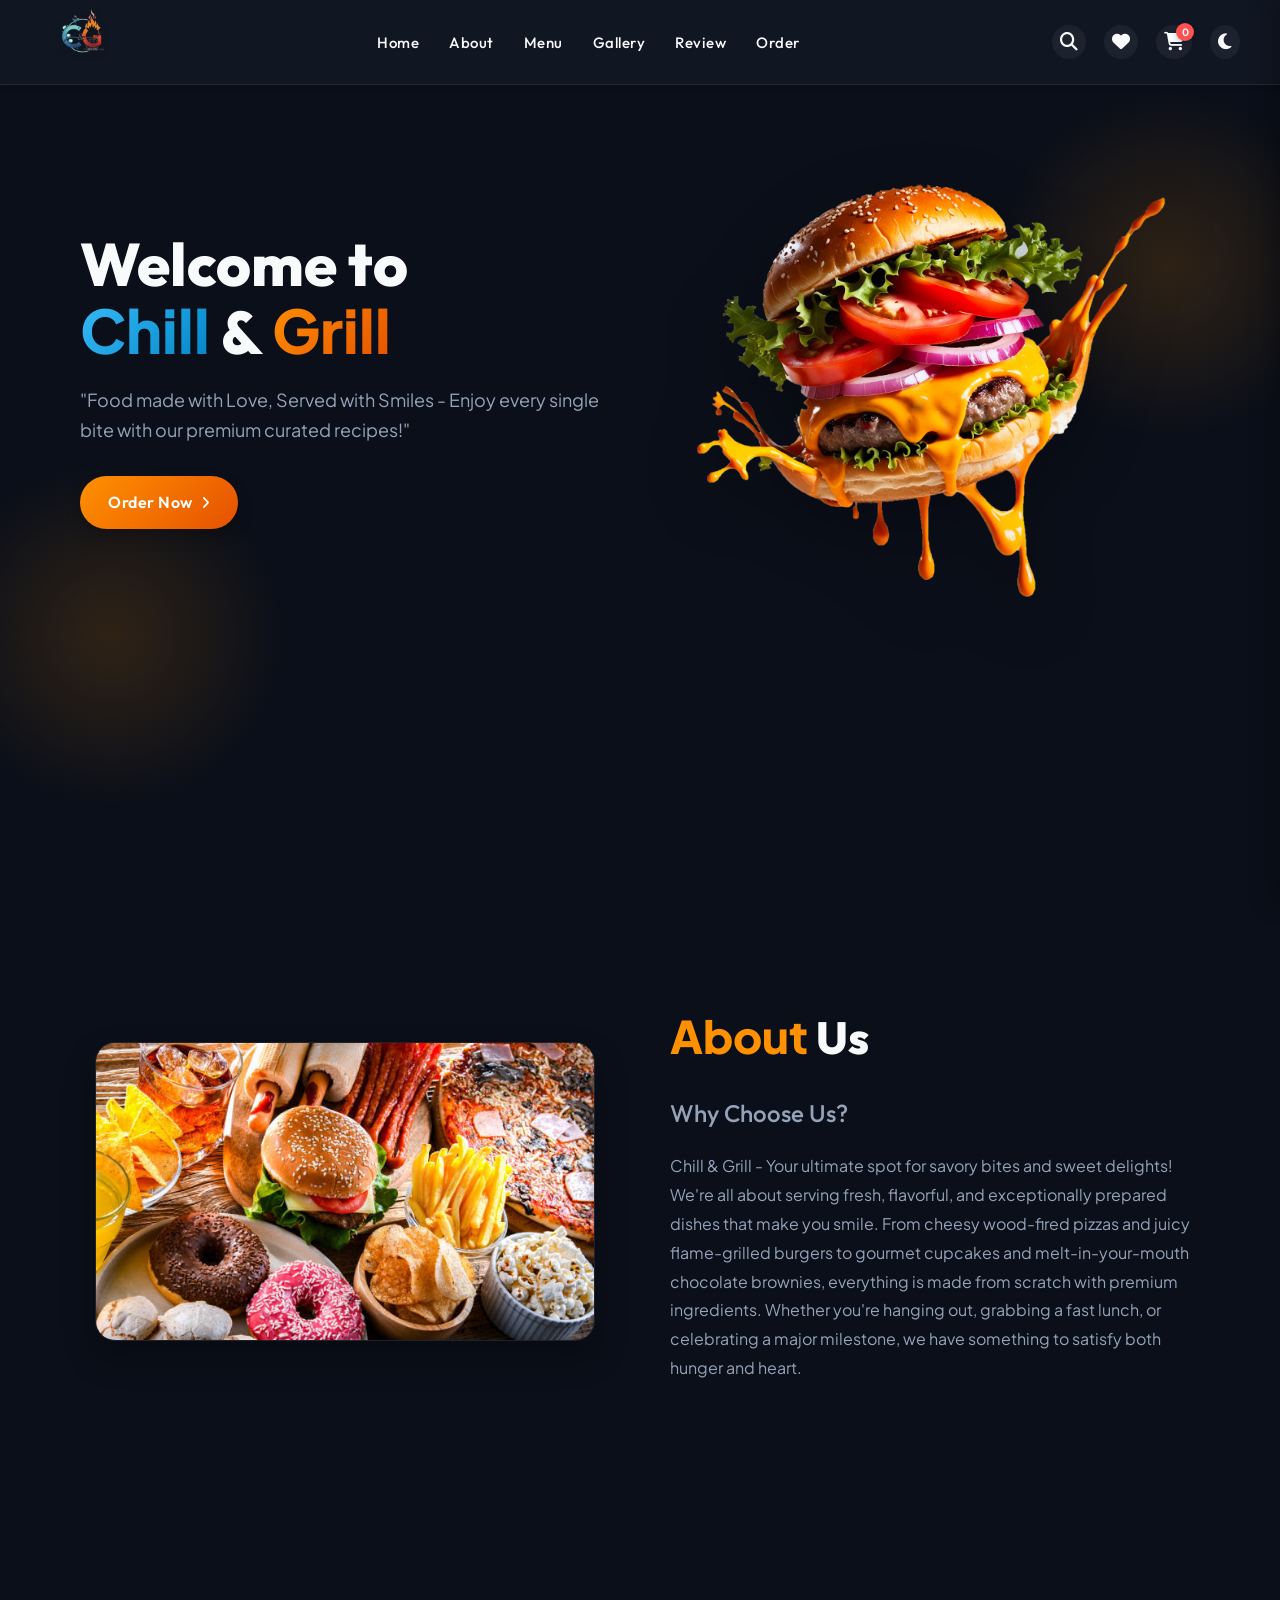
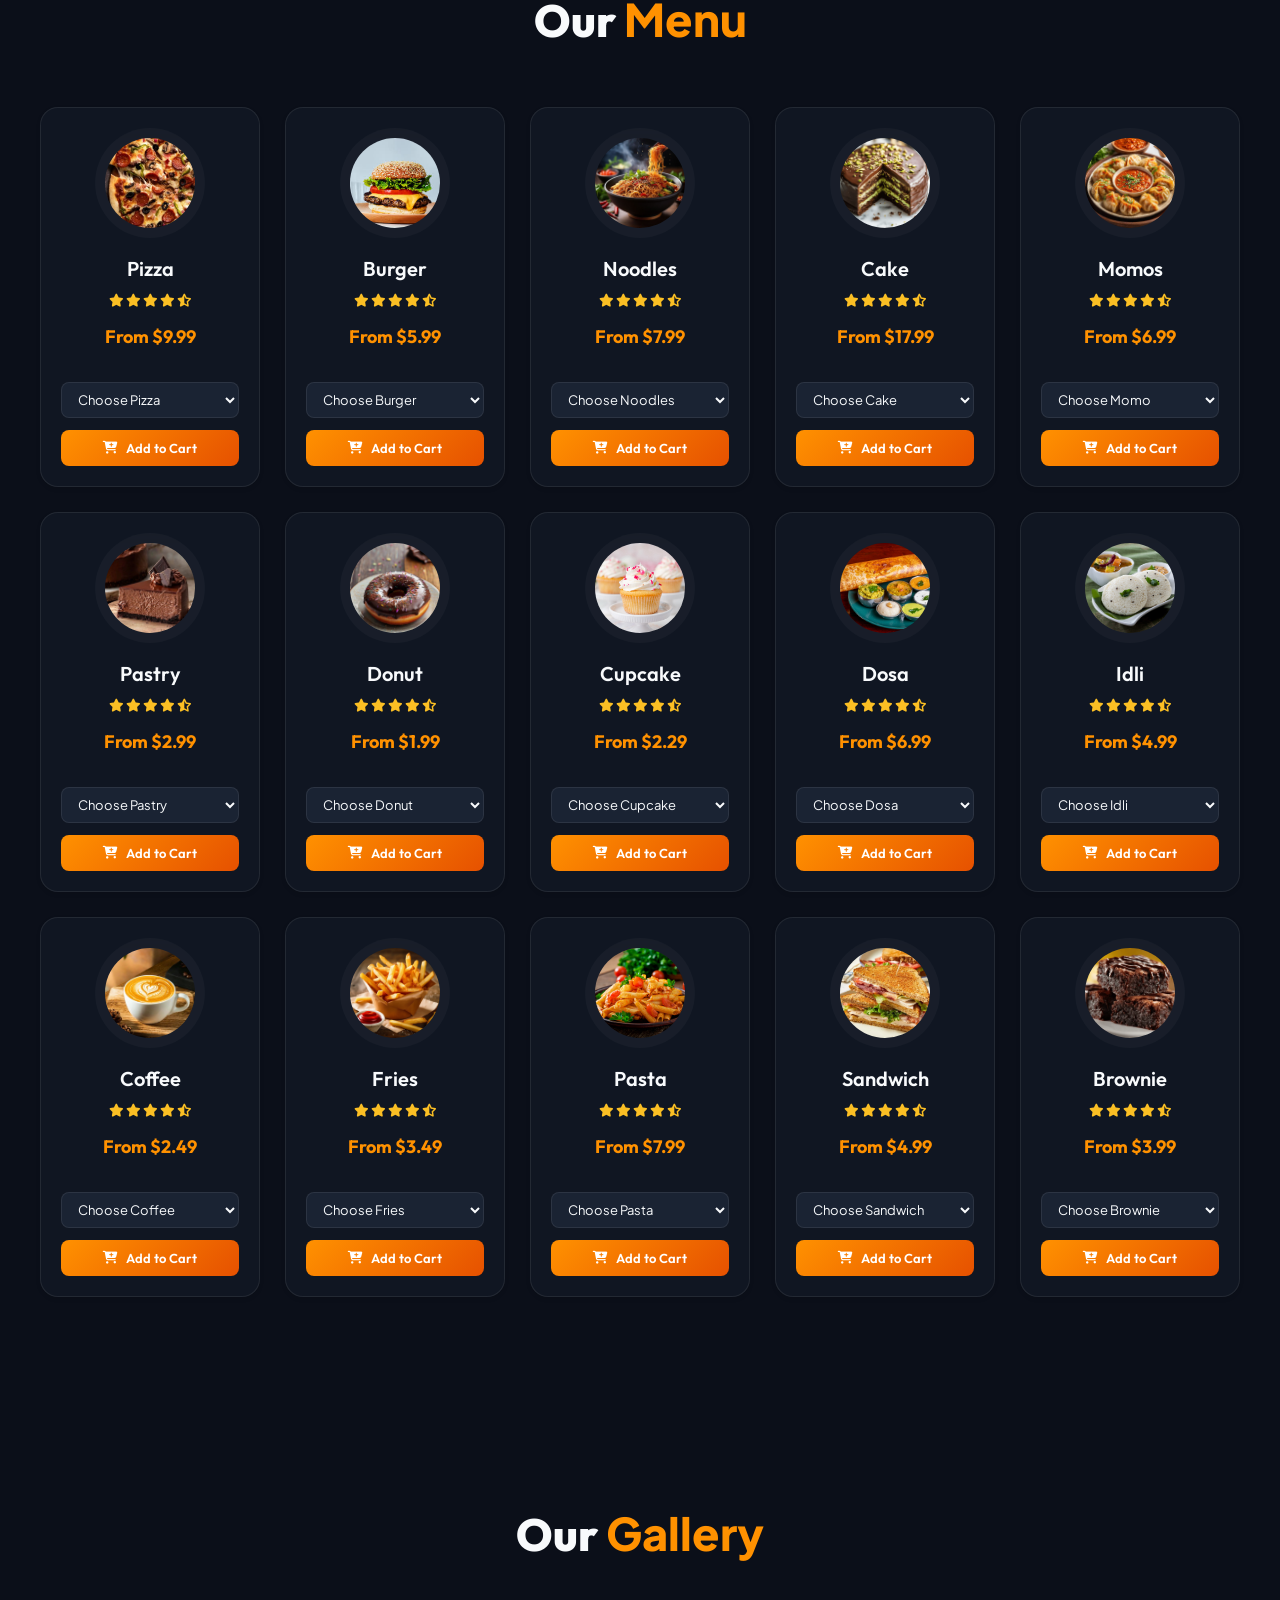
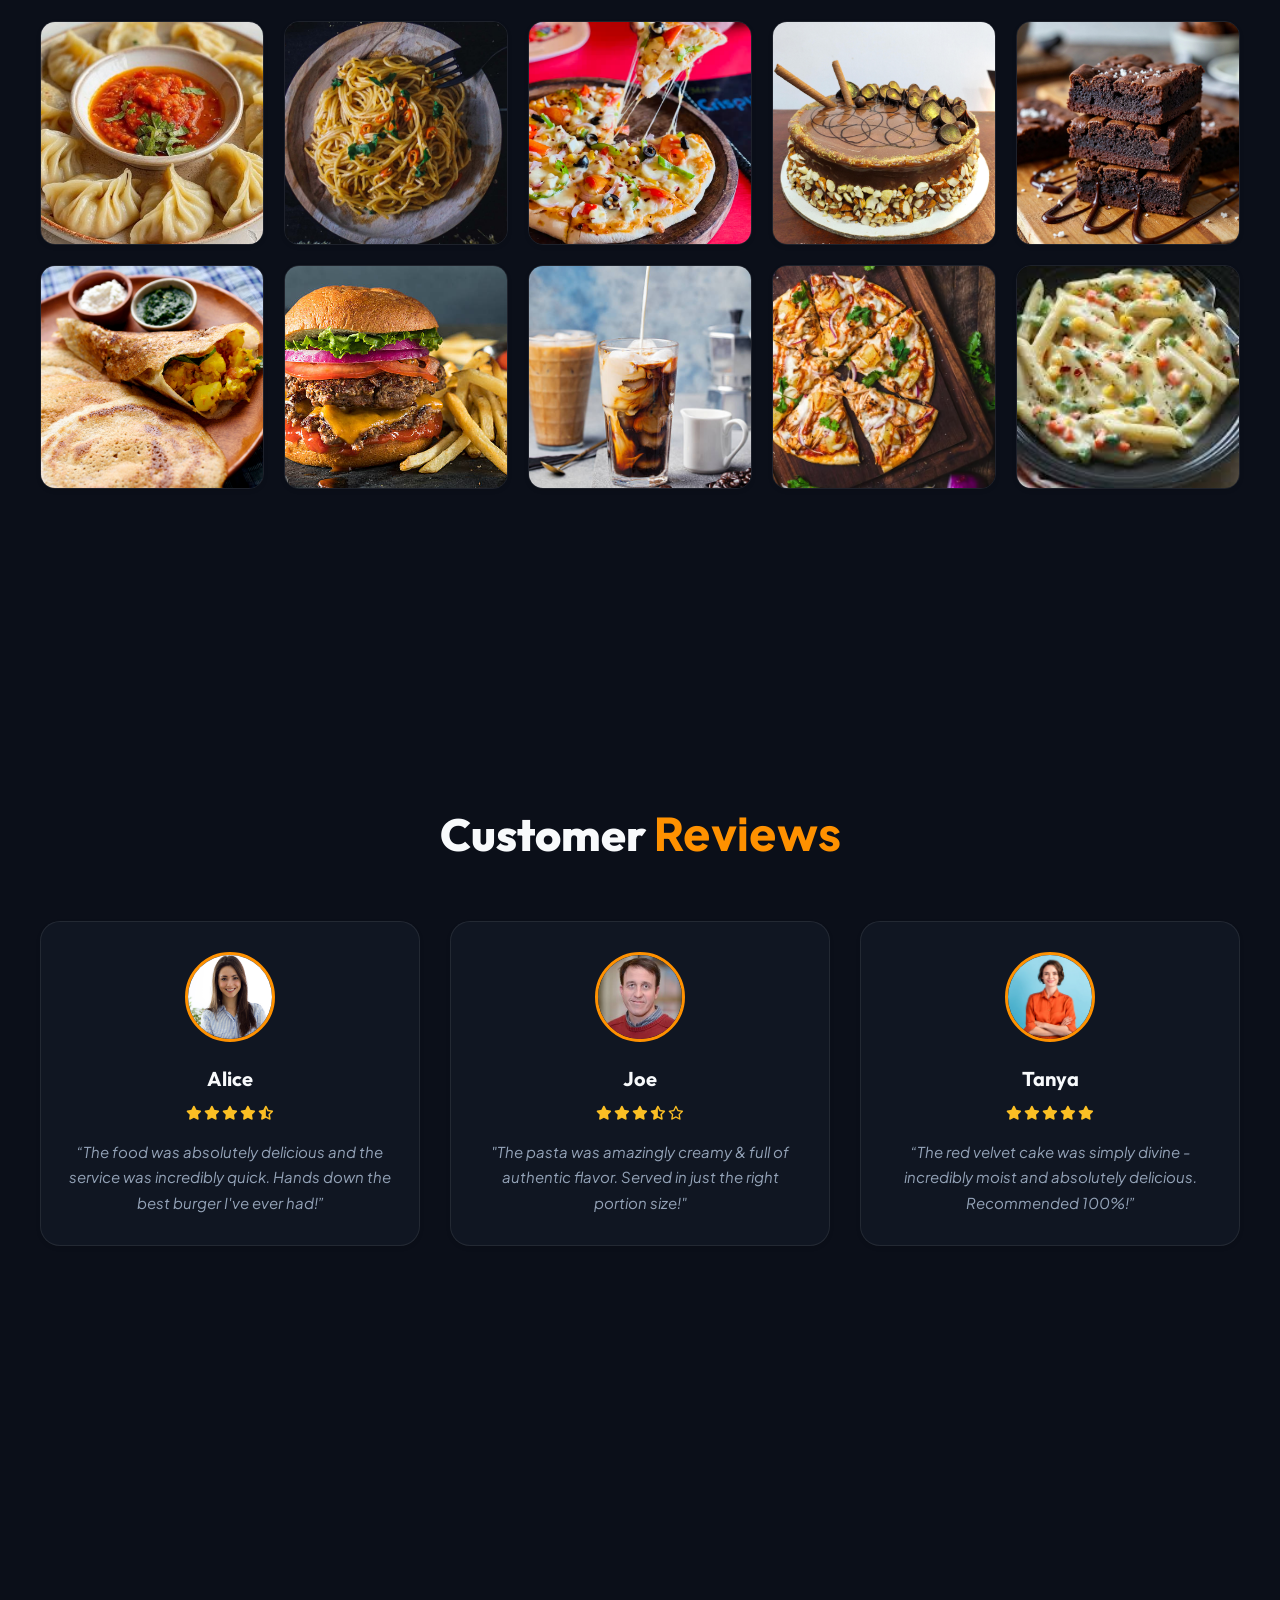
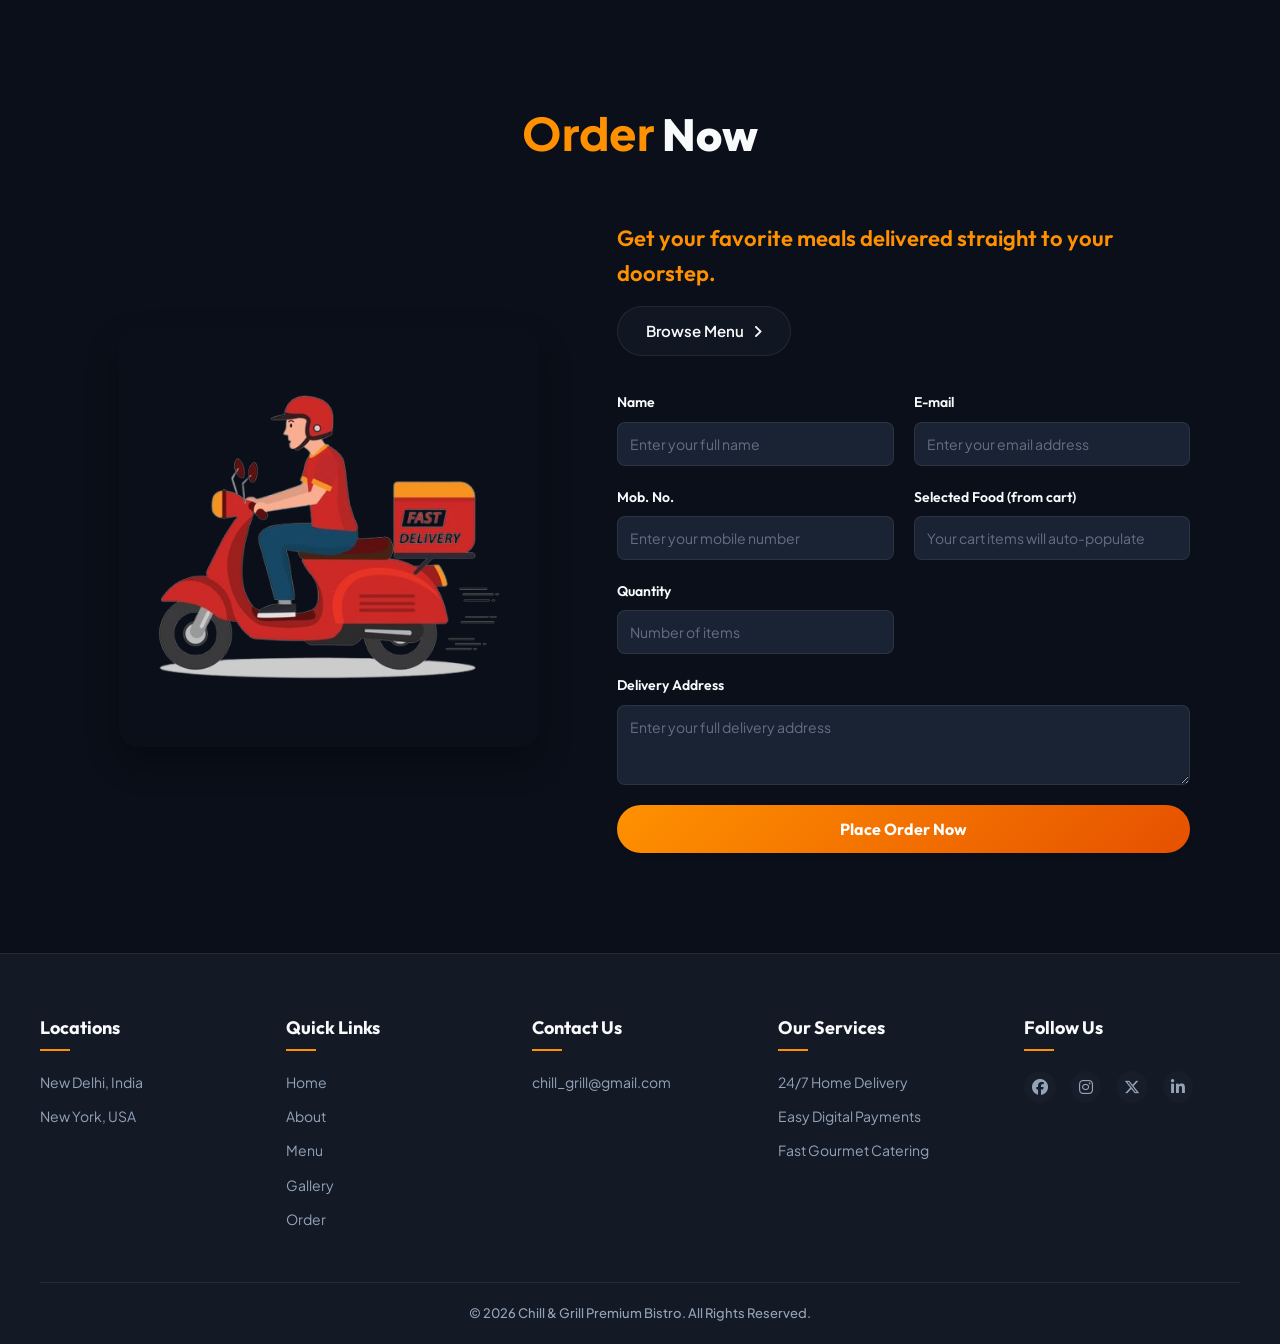
==== commit 988523db: "Update index.html" ====
--- a/index.html
+++ b/index.html
@@ -686,8 +686,6 @@
       
       <div class="footer-tag">
         <h2>Contact Us</h2>
-        <p>+91 95482 47951</p>
-        <p>+91 92467 86430</p>
         <p>chill_grill@gmail.com</p>
       </div>
       
